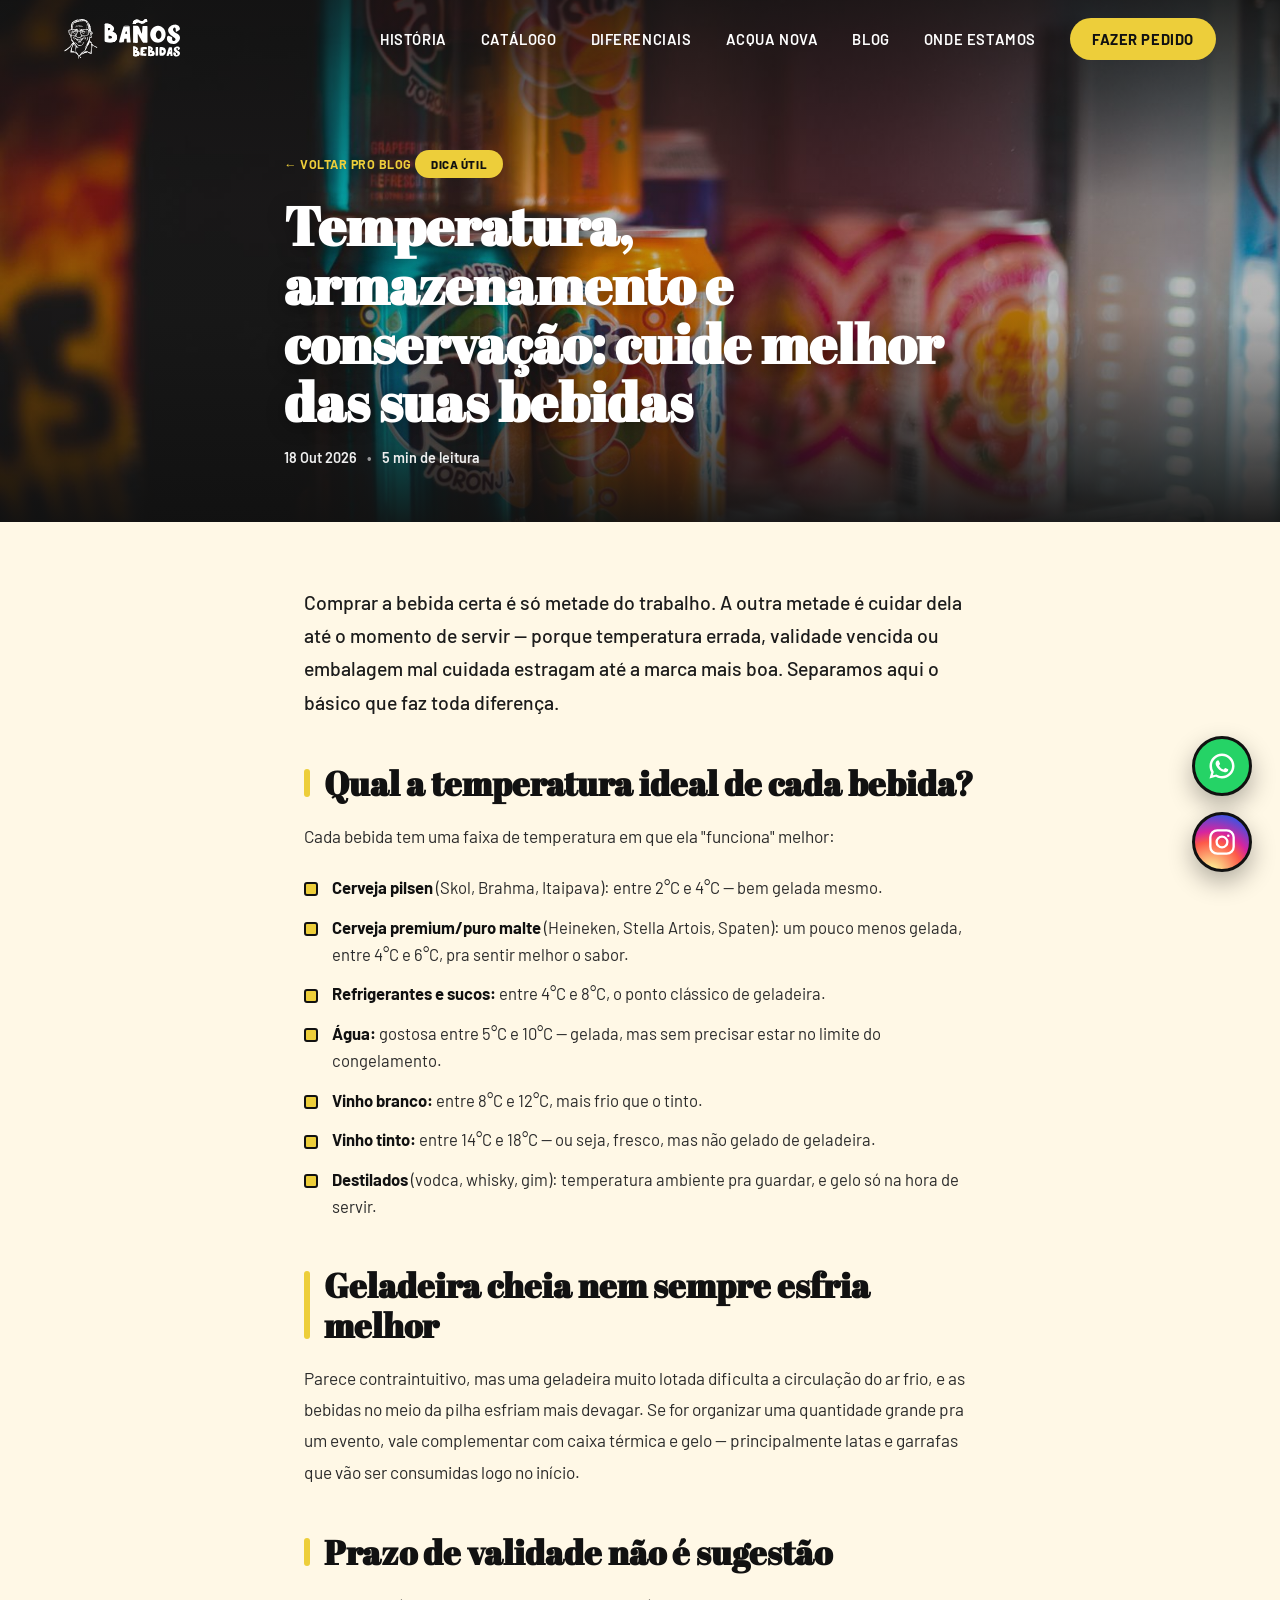
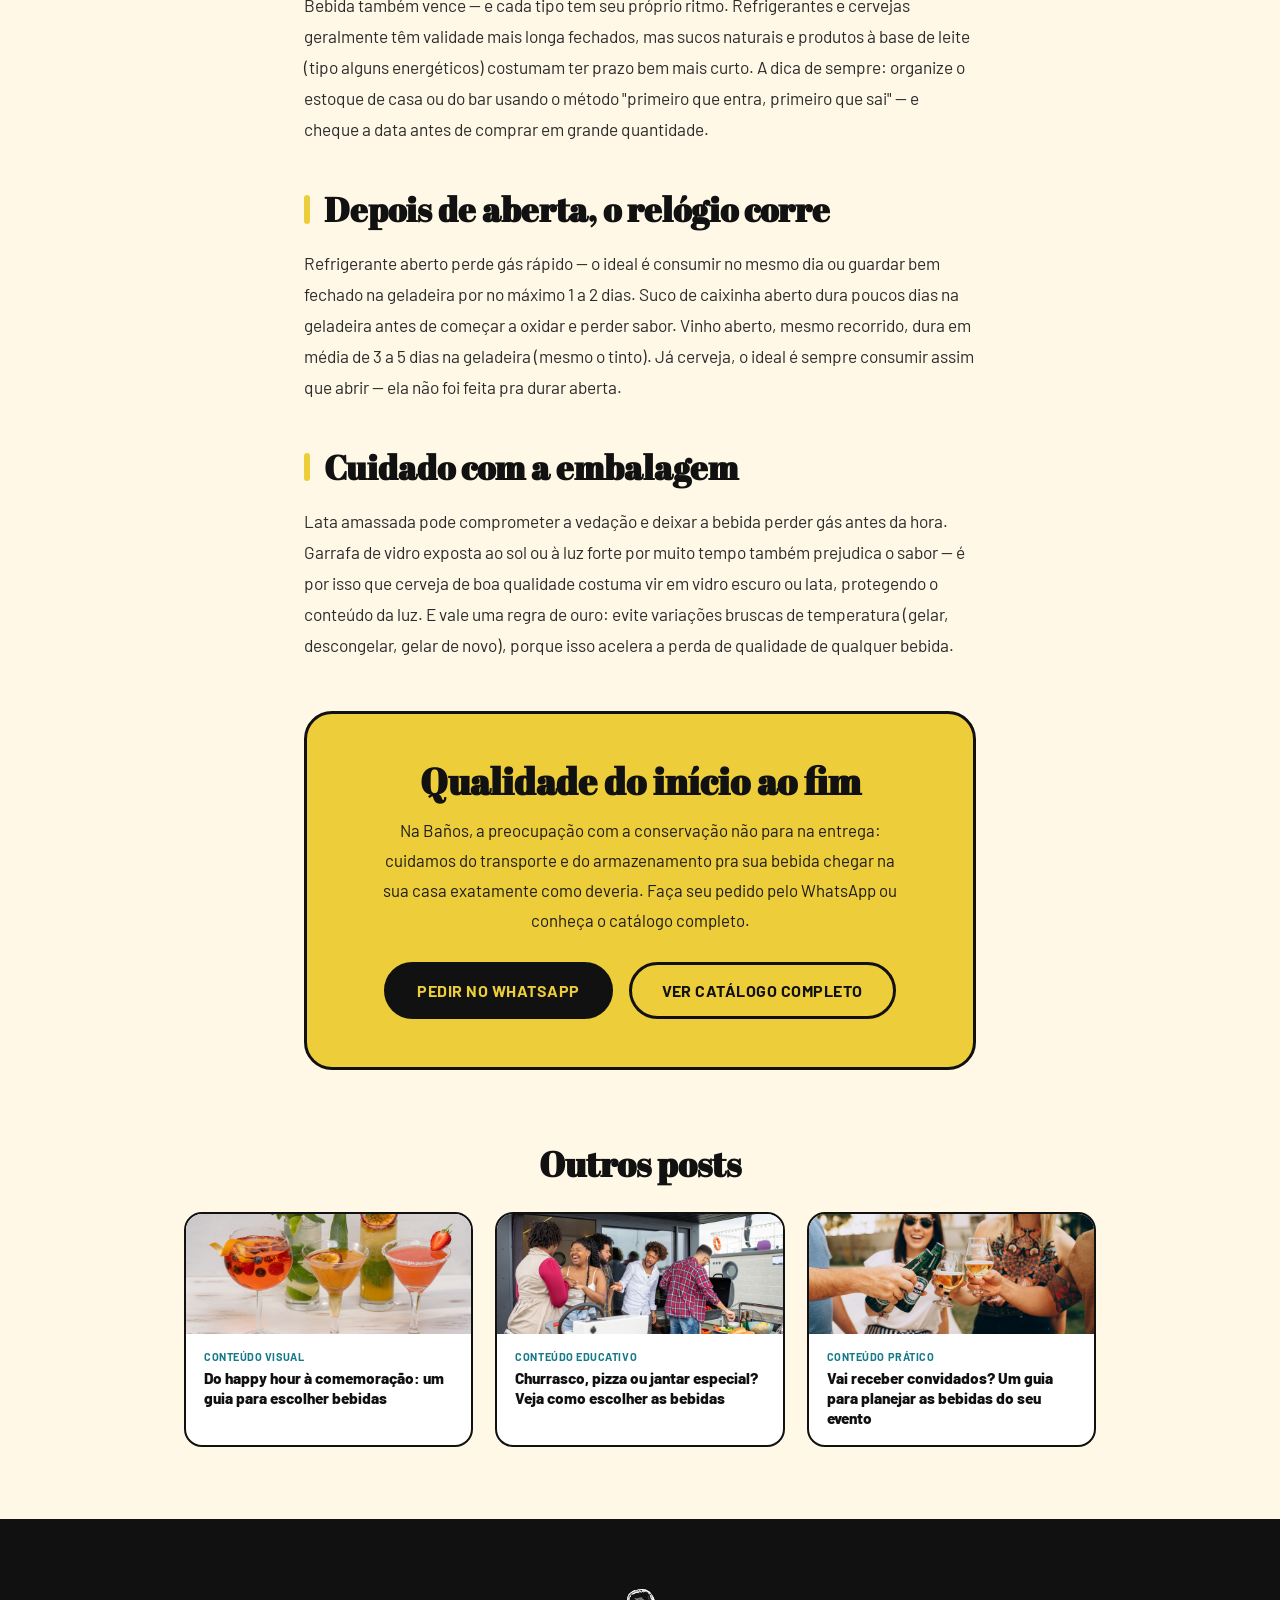
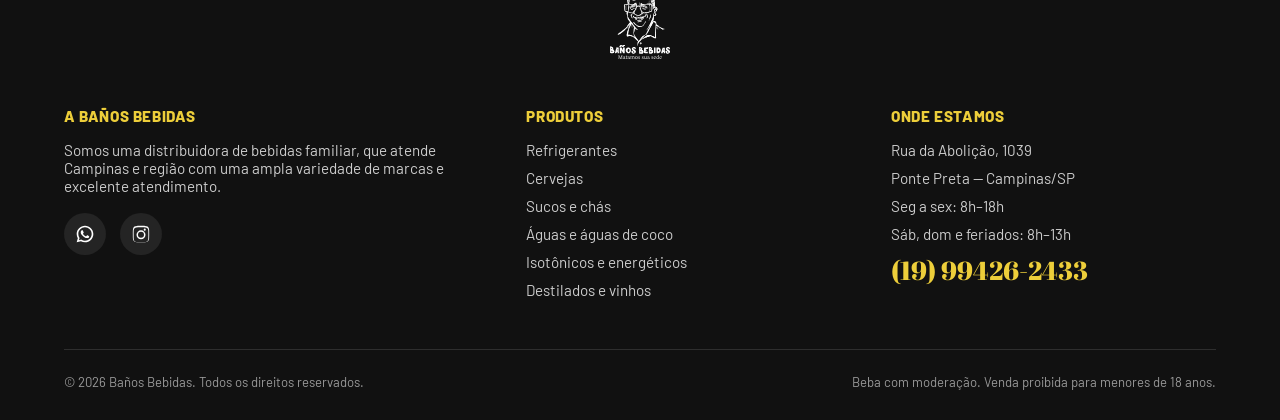
==== blog-conservacao.html @ 40f1a584 "Adiciona os 4 posts reais do blog (conteudo completo, imagens, template editorial) e atualiza a home" ====
<!DOCTYPE html>
<html lang="pt-BR">
<head>
<meta charset="utf-8">
<title>Temperatura, armazenamento e conservação: cuide melhor das suas bebidas — Blog Baños Bebidas</title>
<meta name="viewport" content="width=device-width, initial-scale=1, shrink-to-fit=no">
<meta name="description" content="Temperatura ideal de serviço, prazo de validade, armazenamento depois de aberta e cuidados com lata, vidro e garrafa — um guia simples pra manter a qualidade das suas bebidas.">
<link rel="icon" type="image/x-icon" href="assets/favicon.ico">

<link rel="preconnect" href="https://fonts.googleapis.com">
<link rel="preconnect" href="https://fonts.gstatic.com" crossorigin>
<link href="https://fonts.googleapis.com/css2?family=Abril+Fatface&family=Barlow:ital,wght@0,400;0,500;0,600;0,700;0,800;1,400&display=swap" rel="stylesheet">

<link rel="stylesheet" href="css/style.css?v=1792596829">
<link rel="stylesheet" href="css/blog-post.css?v=1792431822">
</head>
<body>

<!-- ============ REDES SOCIAIS FLUTUANTES ============ -->
<div class="social-float">
  <div class="whats-float">
    <a href="https://api.whatsapp.com/send?phone=5519994262433&text=" target="_blank" rel="noopener" aria-label="Fale conosco no WhatsApp">
      <svg class="whats-float-icon" viewBox="0 0 24 24" aria-hidden="true"><path d="M12 2C6.48 2 2 6.48 2 12c0 1.85.5 3.58 1.38 5.08L2 22l5.1-1.34C8.55 21.5 10.23 22 12 22c5.52 0 10-4.48 10-10S17.52 2 12 2zm0 18c-1.5 0-2.9-.4-4.1-1.1l-.3-.17-2.9.76.78-2.84-.19-.3A7.94 7.94 0 0 1 4 12c0-4.41 3.59-8 8-8s8 3.59 8 8-3.59 8-8 8zm4.4-5.6c-.24-.12-1.43-.7-1.65-.78-.22-.08-.38-.12-.54.12-.16.24-.62.78-.76.94-.14.16-.28.18-.52.06-.24-.12-1.02-.37-1.94-1.2-.72-.64-1.2-1.43-1.34-1.67-.14-.24-.01-.37.11-.49.12-.12.27-.3.4-.46.13-.15.17-.26.26-.43.08-.17.04-.31-.02-.43-.07-.12-.6-1.45-.82-1.98-.22-.52-.44-.44-.6-.45h-.52c-.17 0-.44.06-.68.31-.24.25-.9.88-.9 2.14 0 1.26.92 2.48 1.05 2.65.13.17 1.76 2.68 4.26 3.65.6.24 1.06.37 1.42.47.6.17 1.14.14 1.57.09.48-.06 1.43-.59 1.63-1.16.2-.56.2-1.04.14-1.15-.06-.1-.22-.17-.46-.29z"/></svg>
    </a>
    <span class="whats-float-label">Fale conosco</span>
  </div>
  <div class="insta-float">
    <a href="https://instagram.com/banosbebidas" target="_blank" rel="noopener" aria-label="Siga no Instagram">
      <svg class="insta-float-icon" viewBox="0 0 24 24" aria-hidden="true" fill="none" stroke="#fff" stroke-width="2"><rect x="2" y="2" width="20" height="20" rx="6"/><circle cx="12" cy="12" r="4.6"/><circle cx="17.4" cy="6.6" r="1.1" fill="#fff" stroke="none"/></svg>
    </a>
    <span class="whats-float-label">Seguir no Instagram</span>
  </div>
</div>

<!-- ============ NAV ============ -->
<header class="navbar" id="navbar">
  <div class="wrap">
    <a href="index.html" class="nav-logo"><img src="assets/logo-menu-banos.svg" alt="Baños Bebidas"></a>
    <nav class="nav-links" id="navLinks">
      <a href="index.html#historia">História</a>
      <a href="index.html#catalogo">Catálogo</a>
      <a href="index.html#diferenciais">Diferenciais</a>
      <a href="index.html#agua">Acqua Nova</a>
      <a href="index.html#blog">Blog</a>
      <a href="index.html#contato">Onde estamos</a>
      <a class="nav-cta" href="https://api.whatsapp.com/send?phone=5519994262433&text=Ol%C3%A1!%20Gostaria%20de%20fazer%20um%20pedido." target="_blank" rel="noopener">Fazer pedido</a>
    </nav>
    <button class="nav-toggle" id="navToggle" aria-label="Abrir menu"><span></span><span></span><span></span></button>
  </div>
</header>

<!-- ============ HERO DO POST ============ -->
<section class="post-hero" style="background-image:url('assets/blog-capa-conservacao.jpg');">
  <div class="post-hero-overlay"></div>
  <div class="wrap post-hero-content">
    <a class="post-back" href="index.html#blog">← Voltar pro blog</a>
    <span class="post-tag">Dica Útil</span>
    <h1>Temperatura, armazenamento e conservação: cuide melhor das suas bebidas</h1>
    <div class="post-meta">
      <span>18 Out 2026</span>
      <span class="dot">•</span>
      <span>5 min de leitura</span>
    </div>
  </div>
</section>

<!-- ============ CORPO DO ARTIGO ============ -->
<section class="post-body">
  <article class="wrap post-article">

    <p class="post-lead">Comprar a bebida certa é só metade do trabalho. A outra metade é cuidar dela até o momento de servir — porque temperatura errada, validade vencida ou embalagem mal cuidada estragam até a marca mais boa. Separamos aqui o básico que faz toda diferença.</p>

    <h2>Qual a temperatura ideal de cada bebida?</h2>
    <p>Cada bebida tem uma faixa de temperatura em que ela "funciona" melhor:</p>
    <ul>
      <li><strong>Cerveja pilsen</strong> (Skol, Brahma, Itaipava): entre 2°C e 4°C — bem gelada mesmo.</li>
      <li><strong>Cerveja premium/puro malte</strong> (Heineken, Stella Artois, Spaten): um pouco menos gelada, entre 4°C e 6°C, pra sentir melhor o sabor.</li>
      <li><strong>Refrigerantes e sucos:</strong> entre 4°C e 8°C, o ponto clássico de geladeira.</li>
      <li><strong>Água:</strong> gostosa entre 5°C e 10°C — gelada, mas sem precisar estar no limite do congelamento.</li>
      <li><strong>Vinho branco:</strong> entre 8°C e 12°C, mais frio que o tinto.</li>
      <li><strong>Vinho tinto:</strong> entre 14°C e 18°C — ou seja, fresco, mas não gelado de geladeira.</li>
      <li><strong>Destilados</strong> (vodca, whisky, gim): temperatura ambiente pra guardar, e gelo só na hora de servir.</li>
    </ul>

    <h2>Geladeira cheia nem sempre esfria melhor</h2>
    <p>Parece contraintuitivo, mas uma geladeira muito lotada dificulta a circulação do ar frio, e as bebidas no meio da pilha esfriam mais devagar. Se for organizar uma quantidade grande pra um evento, vale complementar com caixa térmica e gelo — principalmente latas e garrafas que vão ser consumidas logo no início.</p>

    <h2>Prazo de validade não é sugestão</h2>
    <p>Bebida também vence — e cada tipo tem seu próprio ritmo. Refrigerantes e cervejas geralmente têm validade mais longa fechados, mas sucos naturais e produtos à base de leite (tipo alguns energéticos) costumam ter prazo bem mais curto. A dica de sempre: organize o estoque de casa ou do bar usando o método "primeiro que entra, primeiro que sai" — e cheque a data antes de comprar em grande quantidade.</p>

    <h2>Depois de aberta, o relógio corre</h2>
    <p>Refrigerante aberto perde gás rápido — o ideal é consumir no mesmo dia ou guardar bem fechado na geladeira por no máximo 1 a 2 dias. Suco de caixinha aberto dura poucos dias na geladeira antes de começar a oxidar e perder sabor. Vinho aberto, mesmo recorrido, dura em média de 3 a 5 dias na geladeira (mesmo o tinto). Já cerveja, o ideal é sempre consumir assim que abrir — ela não foi feita pra durar aberta.</p>

    <h2>Cuidado com a embalagem</h2>
    <p>Lata amassada pode comprometer a vedação e deixar a bebida perder gás antes da hora. Garrafa de vidro exposta ao sol ou à luz forte por muito tempo também prejudica o sabor — é por isso que cerveja de boa qualidade costuma vir em vidro escuro ou lata, protegendo o conteúdo da luz. E vale uma regra de ouro: evite variações bruscas de temperatura (gelar, descongelar, gelar de novo), porque isso acelera a perda de qualidade de qualquer bebida.</p>

    <div class="post-cta">
      <h3>Qualidade do início ao fim</h3>
      <p>Na Baños, a preocupação com a conservação não para na entrega: cuidamos do transporte e do armazenamento pra sua bebida chegar na sua casa exatamente como deveria. Faça seu pedido pelo WhatsApp ou conheça o catálogo completo.</p>
      <div class="post-cta-actions">
        <a class="btn btn-dark" href="https://api.whatsapp.com/send?phone=5519994262433&text=Ol%C3%A1!%20Vi%20o%20blog%20e%20gostaria%20de%20fazer%20um%20pedido." target="_blank" rel="noopener">Pedir no WhatsApp</a>
        <a class="btn btn-outline-dark" href="catalogo.html">Ver catálogo completo</a>
      </div>
    </div>

  </article>
</section>

<!-- ============ OUTROS POSTS ============ -->
<section class="post-related">
  <div class="wrap post-related-inner">
    <h3>Outros posts</h3>
    <div class="post-related-grid">
      <a class="post-related-card" href="blog-guia-bebidas.html">
        <img class="post-related-thumb" src="assets/blog-capa-guia-bebidas.jpg" alt="Drinks variados servidos em taças">
        <div class="post-related-body">
          <span class="post-related-tag">Conteúdo Visual</span>
          <span class="post-related-title">Do happy hour à comemoração: um guia para escolher bebidas</span>
        </div>
      </a>
      <a class="post-related-card" href="blog-harmonizacao.html">
        <img class="post-related-thumb" src="assets/blog-capa-harmonizacao.jpg" alt="Mesa de churrasco com comida e bebidas">
        <div class="post-related-body">
          <span class="post-related-tag">Conteúdo Educativo</span>
          <span class="post-related-title">Churrasco, pizza ou jantar especial? Veja como escolher as bebidas</span>
        </div>
      </a>
      <a class="post-related-card" href="blog-planejar-evento.html">
        <img class="post-related-thumb" src="assets/blog-capa-evento.jpg" alt="Amigos brindando em confraternização ao ar livre">
        <div class="post-related-body">
          <span class="post-related-tag">Conteúdo Prático</span>
          <span class="post-related-title">Vai receber convidados? Um guia para planejar as bebidas do seu evento</span>
        </div>
      </a>
    </div>
  </div>
</section>

<!-- ============ RODAPÉ ============ -->
<footer class="footer">
  <div class="wrap">
    <div class="footer-top"><img src="assets/logo-banos.svg" alt="Baños Bebidas"></div>
    <div class="footer-grid">
      <div class="footer-col">
        <h4>A Baños Bebidas</h4>
        <p>Somos uma distribuidora de bebidas familiar, que atende Campinas e região com uma ampla variedade de marcas e excelente atendimento.</p>
        <div class="footer-social">
          <a href="https://api.whatsapp.com/send?phone=5519994262433&text=Ol%C3%A1!%20Gostaria%20de%20fazer%20um%20pedido." target="_blank" rel="noopener" aria-label="WhatsApp">
            <svg viewBox="0 0 24 24"><path d="M12 2C6.48 2 2 6.48 2 12c0 1.85.5 3.58 1.38 5.08L2 22l5.1-1.34C8.55 21.5 10.23 22 12 22c5.52 0 10-4.48 10-10S17.52 2 12 2zm0 18c-1.5 0-2.9-.4-4.1-1.1l-.3-.17-2.9.76.78-2.84-.19-.3A7.94 7.94 0 0 1 4 12c0-4.41 3.59-8 8-8s8 3.59 8 8-3.59 8-8 8zm4.4-5.6c-.24-.12-1.43-.7-1.65-.78-.22-.08-.38-.12-.54.12-.16.24-.62.78-.76.94-.14.16-.28.18-.52.06-.24-.12-1.02-.37-1.94-1.2-.72-.64-1.2-1.43-1.34-1.67-.14-.24-.01-.37.11-.49.12-.12.27-.3.4-.46.13-.15.17-.26.26-.43.08-.17.04-.31-.02-.43-.07-.12-.6-1.45-.82-1.98-.22-.52-.44-.44-.6-.45h-.52c-.17 0-.44.06-.68.31-.24.25-.9.88-.9 2.14 0 1.26.92 2.48 1.05 2.65.13.17 1.76 2.68 4.26 3.65.6.24 1.06.37 1.42.47.6.17 1.14.14 1.57.09.48-.06 1.43-.59 1.63-1.16.2-.56.2-1.04.14-1.15-.06-.1-.22-.17-.46-.29z"/></svg>
          </a>
          <a href="https://instagram.com/banosbebidas" target="_blank" rel="noopener" aria-label="Instagram">
            <svg viewBox="0 0 24 24"><path d="M12 2.2c3.2 0 3.58.01 4.85.07 1.17.05 1.8.24 2.22.4.56.22.96.48 1.38.9.42.42.68.82.9 1.38.16.42.35 1.05.4 2.22.06 1.27.07 1.65.07 4.85s-.01 3.58-.07 4.85c-.05 1.17-.24 1.8-.4 2.22-.22.56-.48.96-.9 1.38-.42.42-.82.68-1.38.9-.42.16-1.05.35-2.22.4-1.27.06-1.65.07-4.85.07s-3.58-.01-4.85-.07c-1.17-.05-1.8-.24-2.22-.4-.56-.22-.96-.48-1.38-.9-.42-.42-.68-.82-.9-1.38-.16-.42-.35-1.05-.4-2.22-.06-1.27-.07-1.65-.07-4.85s.01-3.58.07-4.85c.05-1.17.24-1.8.4-2.22.22-.56.48-.96.9-1.38.42-.42.82-.68 1.38-.9.42-.16 1.05-.35 2.22-.4C8.42 2.21 8.8 2.2 12 2.2zm0 1.8c-3.15 0-3.5.01-4.73.07-.96.04-1.48.2-1.82.34-.46.18-.78.39-1.12.73-.34.34-.55.66-.73 1.12-.14.34-.3.86-.34 1.82-.06 1.23-.07 1.58-.07 4.73s.01 3.5.07 4.73c.04.96.2 1.48.34 1.82.18.46.39.78.73 1.12.34.34.66.55 1.12.73.34.14.86.3 1.82.34 1.23.06 1.58.07 4.73.07s3.5-.01 4.73-.07c.96-.04 1.48-.2 1.82-.34.46-.18.78-.39 1.12-.73.34-.34.55-.66.73-1.12.14-.34.3-.86.34-1.82.06-1.23.07-1.58.07-4.73s-.01-3.5-.07-4.73c-.04-.96-.2-1.48-.34-1.82-.18-.46-.39-.78-.73-1.12-.34-.34-.66-.55-1.12-.73-.34-.14-.86-.3-1.82-.34-1.23-.06-1.58-.07-4.73-.07zm0 3.6a5.4 5.4 0 1 1 0 10.8 5.4 5.4 0 0 1 0-10.8zm0 1.8a3.6 3.6 0 1 0 0 7.2 3.6 3.6 0 0 0 0-7.2zm5.75-2.65a1.26 1.26 0 1 1-2.52 0 1.26 1.26 0 0 1 2.52 0z"/></svg>
          </a>
        </div>
      </div>
      <div class="footer-col">
        <h4>Produtos</h4>
        <ul>
          <li>Refrigerantes</li>
          <li>Cervejas</li>
          <li>Sucos e chás</li>
          <li>Águas e águas de coco</li>
          <li>Isotônicos e energéticos</li>
          <li>Destilados e vinhos</li>
        </ul>
      </div>
      <div class="footer-col">
        <h4>Onde estamos</h4>
        <ul>
          <li>Rua da Abolição, 1039</li>
          <li>Ponte Preta — Campinas/SP</li>
          <li>Seg a sex: 8h–18h</li>
          <li>Sáb, dom e feriados: 8h–13h</li>
        </ul>
        <span class="footer-phone">(19) 99426-2433</span>
      </div>
    </div>
    <div class="footer-bottom">
      <span>© 2026 Baños Bebidas. Todos os direitos reservados.</span>
      <span>Beba com moderação. Venda proibida para menores de 18 anos.</span>
    </div>
  </div>
</footer>

<script src="js/main.js?v=1792596829"></script>
</body>
</html>
---- css/style.css ----
/* ============================================================
   BAÑOS BEBIDAS — Protótipo A — "POP GELADO"
   Bold, gráfico, cheio de energia. Amarelo + preto + branco.
   ============================================================ */

:root{
  --yellow:#EDCE3A;
  --yellow-dark:#D9B819;
  --black:#111111;
  --white:#ffffff;
  --cream:#FFF8E6;
  --teal:#157987; /* uso minimo, só detalhe */
  --font-title:'Abril Fatface', serif;
  --font-body:'Barlow', sans-serif;
  --container:1200px;
}

*{box-sizing:border-box;}
html{scroll-behavior:smooth;}

@media (prefers-reduced-motion:reduce){
  *, *::before, *::after{animation-duration:.001ms!important;animation-iteration-count:1!important;transition-duration:.001ms!important;}
  html{scroll-behavior:auto;}
}
body{
  margin:0;
  font-family:var(--font-body);
  color:var(--black);
  background:var(--white);
  overflow-x:hidden;
  -webkit-font-smoothing:antialiased;
}
img{max-width:100%;display:block;}
a{text-decoration:none;color:inherit;}
ul{margin:0;padding:0;list-style:none;}
h1,h2,h3,h4{font-family:var(--font-title);line-height:1.05;margin:0;}
p{margin:0 0 1rem;}
.wrap{max-width:var(--container);margin:0 auto;padding:0 24px;}
.section{position:relative;overflow:hidden;}
.lazy-fallback{filter:none;}

/* botões */
.btn{
  display:inline-flex;align-items:center;gap:10px;
  font-family:var(--font-body);font-weight:700;
  font-size:1rem;text-transform:uppercase;letter-spacing:.03em;
  padding:16px 30px;border-radius:999px;border:3px solid var(--black);
  cursor:pointer;transition:transform .25s cubic-bezier(.34,1.56,.64,1), box-shadow .25s;
  white-space:nowrap;
}
.btn-primary{background:var(--yellow);color:var(--black);}
.btn-primary:hover{transform:translateY(-3px) scale(1.03);box-shadow:6px 8px 0 var(--black);}
.btn-outline{background:transparent;color:var(--white);border-color:var(--white);}
.btn-outline:hover{background:var(--white);color:var(--black);transform:translateY(-3px) scale(1.03);}
.btn-dark{background:var(--black);color:var(--yellow);border-color:var(--black);}
.btn-dark:hover{transform:translateY(-3px) scale(1.03);box-shadow:6px 8px 0 var(--yellow-dark);}

.eyebrow{
  font-family:var(--font-body);font-weight:700;text-transform:uppercase;
  letter-spacing:.18em;font-size:.8rem;color:var(--yellow);
}
.eyebrow.dark{color:var(--black);}

/* ============================================================
   SEAMS — transições fluidas entre seções (sem linha reta)
   ============================================================ */
.seam{
  position:relative;height:120px;margin-top:-1px;z-index:5;pointer-events:none;
}
.seam svg{width:100%;height:100%;display:block;}

/* seam-gradient: transição em degradê (sem corte de cor), usada nas bordas de #numeros */
.seam-gradient{height:160px;}

/* ============================================================
   NAV
   ============================================================ */
.navbar{
  position:fixed;top:0;left:0;right:0;z-index:1000;
  padding:18px 0;transition:background .35s ease, padding .35s ease, box-shadow .35s ease;
}
.navbar .wrap{display:flex;align-items:center;justify-content:space-between;}
.navbar.scrolled{background:rgba(17,17,17,.92);backdrop-filter:blur(8px);padding:10px 0;box-shadow:0 6px 24px rgba(0,0,0,.25);}
.nav-logo img{height:40px;filter:brightness(0) invert(1);}
.nav-links{display:flex;gap:34px;align-items:center;}
.nav-links a{
  font-weight:600;font-size:.92rem;text-transform:uppercase;letter-spacing:.04em;
  color:var(--white);position:relative;padding:4px 0;
}
.nav-links a::after{
  content:'';position:absolute;left:0;bottom:-2px;height:3px;width:0;background:var(--yellow);
  transition:width .3s ease;
}
.nav-links a:hover::after{width:100%;}
.nav-cta{
  background:var(--yellow);color:var(--black)!important;padding:12px 22px!important;
  border-radius:999px;font-weight:700!important;
}
.nav-cta::after{display:none;}
.nav-toggle{display:none;background:none;border:none;cursor:pointer;z-index:1001;}
.nav-toggle span{display:block;width:28px;height:3px;background:var(--white);margin:6px 0;border-radius:2px;transition:.3s;}

@media (max-width:860px){
  .nav-links{
    position:fixed;inset:0;background:var(--black);flex-direction:column;justify-content:center;
    gap:28px;transform:translateX(100%);transition:transform .4s ease;
  }
  .nav-links.open{transform:translateX(0);}
  .nav-links a{font-size:1.4rem;}
  .nav-toggle{display:block;}
  .nav-toggle.open span:nth-child(1){transform:translateY(9px) rotate(45deg);}
  .nav-toggle.open span:nth-child(2){opacity:0;}
  .nav-toggle.open span:nth-child(3){transform:translateY(-9px) rotate(-45deg);}

  /* BUG do menu ao rolar: .navbar.scrolled usa backdrop-filter, e qualquer
     backdrop-filter/filter/transform num ancestral vira "containing block"
     pra descendentes position:fixed. Como .nav-links é fixed só aqui no
     mobile, assim que rolava a página o menu fullscreen (inset:0) parava de
     se referir à viewport e passava a se referir só à caixinha do header
     (.navbar), encolhendo o menu e cortando logo/itens. Por isso só ficava
     certo bem no topo (antes de .scrolled ligar o blur). Desligando o
     blur aqui (só no mobile) o menu volta a cobrir a tela inteira em
     qualquer posição de scroll. Desktop não usa .nav-links fixed, então
     mantém o blur normalmente (regra base intocada). */
  .navbar.scrolled{backdrop-filter:none;-webkit-backdrop-filter:none;}
}

/* ============================================================
   1. HERO
   ============================================================ */
.hero{
  background:var(--black);color:var(--white);
  min-height:100vh;display:flex;align-items:center;
  padding:140px 0 90px;position:relative;
}
.hero-bg-dots{
  position:absolute;inset:0;opacity:.06;
  background-image:radial-gradient(var(--yellow) 2px, transparent 2px);
  background-size:26px 26px;pointer-events:none;
}
.hero-grid{
  display:grid;grid-template-columns:1.2fr .8fr;gap:40px;align-items:center;position:relative;z-index:2;
}
.hero-title{
  font-size:clamp(2.7rem, 7vw, 5.6rem);color:var(--yellow);letter-spacing:.01em;
  margin:18px 0 22px;
}
.hero-title span{display:block;}
.hero-title .stroke{
  -webkit-text-stroke:3px var(--yellow);color:transparent;
}
@supports not (-webkit-text-stroke: 1px solid){
  .hero-title .stroke{color:var(--yellow);}
}
.hero-lead{max-width:460px;font-size:1.1rem;color:#e9e9e9;margin-bottom:34px;}
.hero-actions{display:flex;flex-wrap:wrap;gap:16px;align-items:center;}
/* .hero-phone era <span> (display:inline) sem margem no desktop — ficava
   colado/sobreposto embaixo dos botões. Agora é um bloco próprio
   (.hero-contact) com espaço de verdade acima, incluindo o horário. */
.hero-contact{display:flex;flex-direction:column;gap:6px;margin-top:30px;}
.hero-phone{display:block;font-weight:700;letter-spacing:.03em;font-size:1.05rem;color:var(--white);opacity:.9;}
.hero-hours{display:block;font-size:.85rem;color:#c9c9c9;opacity:.85;}

.hero-figure{position:relative;display:flex;justify-content:center;align-items:center;}
.hero-blob{
  position:absolute;width:min(760px,128%);aspect-ratio:1/1;background:var(--yellow);
  border-radius:62% 38% 57% 43%/45% 61% 39% 55%;
  animation:blobMove 9s ease-in-out infinite;
  z-index:1;
}
@keyframes blobMove{
  0%,100%{border-radius:62% 38% 57% 43%/45% 61% 39% 55%;}
  33%{border-radius:41% 59% 64% 36%/58% 42% 58% 42%;}
  66%{border-radius:55% 45% 35% 65%/37% 55% 45% 63%;}
}
.hero-caricatura-float{
  position:relative;z-index:2;width:min(440px,92%);
  animation:heroFloat 6s ease-in-out infinite;
}
.hero-caricatura{display:block;width:100%;filter:drop-shadow(0 20px 30px rgba(0,0,0,.35));}
@keyframes heroFloat{
  0%,100%{transform:translateY(0) rotate(-1deg);}
  50%{transform:translateY(-16px) rotate(1deg);}
}
.hero-halftone{
  position:absolute;width:140px;height:140px;border-radius:50%;
  background-image:radial-gradient(var(--white) 2px, transparent 2px);
  background-size:12px 12px;opacity:.5;top:-10px;right:0;z-index:0;
}

@media (max-width:900px){
  .hero-grid{grid-template-columns:1fr;text-align:center;}
  .hero-lead{margin-left:auto;margin-right:auto;}
  .hero-actions{justify-content:center;}
  .hero-figure{order:-1;margin-bottom:10px;}
  .hero-contact{align-items:center;}
}

/* mobile (até 768px): reduz a figura (estava enorme) e dá espaço vertical
   próprio pro telefone e pro horário, que se sobrepunham aos botões. */
@media (max-width:768px){
  .hero-blob{width:min(290px,78%);}
  .hero-caricatura-float{width:min(190px,54%);}
  .hero-halftone{width:90px;height:90px;}
  .hero-figure{margin-bottom:6px;}
  /* mais respiro entre o bloco telefone+horário e os botões "Fazer pedido"/
     "Conhecer a Baños" no mobile, com uma linha fina separando os dois. */
  .hero-contact{
    margin-top:40px;padding-top:16px;position:relative;align-items:center;
  }
  .hero-contact::before{
    content:'';position:absolute;top:0;left:50%;transform:translateX(-50%);
    width:52px;height:2px;background:rgba(255,255,255,.3);border-radius:2px;
  }
}

/* ============================================================
   2. NOSSA HISTÓRIA
   ============================================================ */
.historia{background:var(--cream);padding:40px 0 0;}
.historia-head{padding:48px 0 10px;text-align:center;}
.historia-head h2{font-size:clamp(2.4rem,5vw,3.6rem);color:var(--black);}
.historia-head .eyebrow{color:var(--teal);} /* único uso mínimo do petróleo, letras pequenas */

.historia-row{display:grid;grid-template-columns:1fr 1fr;gap:0;}
.historia-media{
  position:relative;height:100vh;overflow:hidden;
  display:flex;align-items:center;justify-content:center;padding:70px 48px;
}
.historia-frame{position:relative;width:min(420px,78%);height:min(520px,58vh);transform:rotate(-1.6deg);}
.historia-frame::before{
  content:'';position:absolute;top:-22px;left:34px;width:62%;height:16px;background:var(--yellow);
  border-radius:9px;transform:rotate(-5deg);z-index:4;box-shadow:0 6px 14px rgba(0,0,0,.2);
}
.historia-frame .img-stack{
  position:absolute;inset:0;overflow:hidden;
  border-radius:14px 86px 14px 86px;
  box-shadow:
    18px 22px 0 0 var(--yellow),
    0 8px 0 0 var(--black),
    0 46px 80px -14px rgba(0,0,0,.5),
    0 16px 28px rgba(0,0,0,.3);
}
.historia-frame img{
  position:absolute;inset:0;width:100%;height:100%;object-fit:cover;opacity:0;
}
.historia-frame img.is-active{opacity:1;}
.historia-frame .frame-ring{
  position:absolute;inset:14px;border:3px solid var(--black);border-radius:10px 70px 10px 70px;
  transform:rotate(2.2deg);z-index:3;pointer-events:none;
}
.historia-frame .badge-stamp{
  position:absolute;bottom:-18px;right:-30px;z-index:5;
  width:96px;height:96px;background:var(--yellow);border-radius:50%;
  display:flex;flex-direction:column;align-items:center;justify-content:center;
  text-align:center;transform:rotate(-8deg);box-shadow:0 10px 24px rgba(0,0,0,.25), 0 0 0 4px var(--black);
}
.badge-stamp img{width:48px;margin-bottom:3px;filter:none;}
.badge-stamp small{font-size:.5rem;font-weight:700;text-transform:uppercase;letter-spacing:.03em;line-height:1.1;}

/* Desktop: cada bloco de texto ocupa um "slot" de 100vh, centralizado
   dentro dele — e não mais o grupo inteiro centralizado com gap:55vh.
   Isso bate exatamente com a divisão do scroll que o GSAP já faz no JS
   (scrollTrigger de 'top top' a 'bottom bottom', dividido em n frações
   iguais = n*100vh, uma por imagem). Antes, o 1º bloco começava colado no
   topo (padding 60px) enquanto a imagem ficava centralizada nos primeiros
   100vh do pin — os textos ficavam visivelmente mais altos que as fotos.
   Com cada bloco em min-height:100vh, o texto correspondente também fica
   centralizado bem no meio da mesma janela de 100vh que a foto ocupa. */
.historia-text{padding:0 50px 0 60px;display:flex;flex-direction:column;gap:0;}
.historia-block{max-width:480px;min-height:100vh;display:flex;flex-direction:column;justify-content:center;}
.historia-block h3{font-size:1.9rem;color:var(--black);margin-bottom:16px;font-family:var(--font-title);}
.historia-block p{font-size:1.08rem;line-height:1.65;color:#2b2b2b;}
.historia-block-img{display:none;} /* só aparece no mobile, ver media query abaixo */

/* mobile (até 900px): o dono pediu explicitamente SEM nenhum efeito de
   imagem flutuando/grudando (nada de sticky/pin) — é pra ser uma sequência
   simples e linear, tudo no fluxo normal da página, rolando junto com o
   resto: imagem 1 -> texto 1 -> imagem 2 -> texto 2 -> imagem 3 -> texto 3.
   Por isso aqui a gente ESCONDE o .historia-media (o container sticky com
   crossfade usado só no desktop) e mostra uma <img> simples e estática
   dentro de cada .historia-block (ver historia-block-img no HTML) — nada
   de JS, nada de scroll listener, só imagem e texto empilhados normalmente. */
@media (max-width:900px){
  .historia-row{display:block;}
  .historia-media{display:none;}
  .historia-text{display:flex;flex-direction:column;gap:0;padding:0 20px 36px;}
  .historia-block{
    max-width:100%;min-height:0;display:flex;flex-direction:column;justify-content:flex-start;
    padding:0 0 40px;margin-bottom:0;
  }
  .historia-block:last-child{padding-bottom:0;}
  .historia-block-img{
    display:block;width:100%;height:54vw;max-height:300px;object-fit:cover;
    border-radius:14px 54px 14px 54px;margin-bottom:20px;
    box-shadow:10px 12px 0 0 var(--yellow), 0 6px 0 0 var(--black);
  }
}

/* ============================================================
   3. CATÁLOGO — esteiras
   ============================================================ */
.catalogo{background:var(--white);padding:64px 0;}
.catalogo-head{text-align:center;margin-bottom:36px;}
.catalogo-head h2{font-size:clamp(2.4rem,5vw,3.6rem);}
.catalogo-head p{max-width:560px;margin:14px auto 0;color:#444;font-size:1.05rem;}

.esteira-block{margin-bottom:46px;}
.esteira-label{
  display:flex;align-items:center;gap:14px;margin:0 auto 20px;max-width:var(--container);padding:0 24px;
}
.esteira-label h3{font-family:var(--font-body);font-weight:800;font-size:1.3rem;text-transform:uppercase;letter-spacing:.03em;}
.esteira-label .dot{width:12px;height:12px;border-radius:50%;background:var(--yellow);border:2px solid var(--black);}
.esteira-label.alc .dot{background:var(--black);}

.marquee{
  width:100%;overflow:hidden;position:relative;
  -webkit-mask-image:linear-gradient(90deg,transparent,#000 8%,#000 92%,transparent);
  mask-image:linear-gradient(90deg,transparent,#000 8%,#000 92%,transparent);
}
.marquee-track{display:flex;gap:28px;width:max-content;animation:marqueeScroll 52s linear infinite;}
.marquee:hover .marquee-track{animation-play-state:paused;}
.marquee-track.reverse{animation-direction:reverse;animation-duration:58s;}
@keyframes marqueeScroll{from{transform:translateX(0);}to{transform:translateX(-50%);}}

.brand-card{
  flex:0 0 auto;width:190px;height:128px;background:transparent;
  display:flex;align-items:center;justify-content:center;padding:16px;
  border:none;box-shadow:none;
  transition:transform .25s ease;
}
.brand-card:hover{
  transform:translateY(-4px) scale(1.05);
}
.brand-card img{max-height:84px;max-width:100%;object-fit:contain;mix-blend-mode:multiply;}

.catalogo-cta{text-align:center;margin-top:40px;}

@media (max-width:768px){
  /* logos grandes demais no mobile, cabia pouco na esteira — reduz o card
     e a imagem, e aperta o espaçamento, pra caber mais marcas visíveis ao
     mesmo tempo. Desktop (acima de 768px) mantém o tamanho original. */
  .marquee-track{gap:16px;}
  .brand-card{width:112px;height:86px;padding:10px;}
  .brand-card img{max-height:52px;}
}

/* ============================================================
   4. NÚMEROS — glassmorphism
   ============================================================ */
.numeros{
  position:relative;padding:85px 0;color:var(--white);
  background:linear-gradient(160deg, rgba(17,17,17,.88), rgba(17,17,17,.72)), url('../assets/fachada-numeros.jpg') center/cover no-repeat;
}
.numeros::before{
  content:'';position:absolute;inset:0;
  background:linear-gradient(135deg, rgba(237,206,58,.18), transparent 55%);
}
/* as seams de cima/baixo (seam-gradient) terminam em preto sólido #111111,
   mas a seção em si mostra a foto crua logo ali — sem transição real, só
   a aparência de "corte". Esse fade escurece as bordas da própria seção até
   preto puro, continuando o degradê da seam de forma integrada. */
.numeros::after{
  content:'';position:absolute;inset:0;z-index:1;pointer-events:none;
  background:linear-gradient(to bottom, #111111 0%, transparent 22%, transparent 78%, #111111 100%);
}
.numeros-head{text-align:center;max-width:620px;margin:0 auto 42px;position:relative;z-index:2;}
.numeros-head h2{font-size:clamp(2.2rem,4.6vw,3.2rem);color:var(--white);}
.numeros-head p{color:#ddd;margin-top:12px;}

.glass-grid{display:grid;grid-template-columns:repeat(3,1fr);gap:26px;position:relative;z-index:2;margin-bottom:42px;}
.glass-card{
  background:rgba(255,255,255,.08);border:1px solid rgba(255,255,255,.22);
  border-radius:22px;padding:38px 26px;text-align:center;position:relative;overflow:hidden;
  backdrop-filter:blur(14px);-webkit-backdrop-filter:blur(14px);
  box-shadow:0 20px 40px rgba(0,0,0,.25);
  transition:transform .35s cubic-bezier(.34,1.56,.64,1), box-shadow .35s ease, border-color .35s ease;
}
.glass-card::after{
  content:'';position:absolute;inset:0;border-radius:22px;pointer-events:none;opacity:0;
  background:radial-gradient(240px circle at var(--mx,50%) var(--my,50%), rgba(237,206,58,.28), transparent 62%);
  transition:opacity .35s ease;
}
.glass-card:hover{
  transform:translateY(-8px) scale(1.035);
  border-color:rgba(237,206,58,.55);
  box-shadow:0 28px 54px rgba(0,0,0,.35);
}
.glass-card:hover::after{opacity:1;}
.glass-card .num{font-family:var(--font-title);font-size:clamp(2.4rem,5vw,3.4rem);color:var(--yellow);display:block;position:relative;z-index:1;}
.glass-card .lbl{font-size:.92rem;text-transform:uppercase;letter-spacing:.04em;color:#f1f1f1;margin-top:8px;display:block;position:relative;z-index:1;}

.reels-row{display:grid;grid-template-columns:repeat(2,minmax(0,300px));gap:24px;justify-content:center;position:relative;z-index:2;}
.reel-card{
  aspect-ratio:9/16;background:rgba(255,255,255,.06);border:1px solid rgba(255,255,255,.25);
  border-radius:20px;backdrop-filter:blur(10px);display:flex;flex-direction:column;
  align-items:center;justify-content:center;gap:10px;color:#eee;position:relative;overflow:hidden;
}
.reel-card .play{
  width:52px;height:52px;border-radius:50%;background:var(--yellow);color:var(--black);
  display:flex;align-items:center;justify-content:center;font-size:1.1rem;
}
.reel-card small{font-size:.7rem;text-transform:uppercase;letter-spacing:.06em;opacity:.8;text-align:center;padding:0 10px;}

/* .reel-embed: o embed oficial do Instagram vem dentro de um iframe de
   outro domínio — não dá pra "editar" o que tem lá dentro (cabeçalho de
   perfil, barra de curtir/comentar), só cortar visualmente por fora com
   overflow:hidden. BUG CORRIGIDO: um max-height FIXO em px (calibrado pro
   card de 300px do desktop) não cortava nada no mobile, porque lá o grid
   encolhe o card (card mais estreito = vídeo mais baixo, já que o vídeo
   escala com a largura), então vídeo+link ficavam MENORES que o max-height
   fixo e a barra de like/comentário reaparecia por baixo. Trocado pelo
   truque clássico de "altura responsiva": height:0 + padding-top em % (que
   o CSS calcula sobre a LARGURA do próprio elemento) cria uma caixa cuja
   altura visível é sempre proporcional à largura real do card, em
   QUALQUER tamanho de tela — ~117% da largura (proporção do vídeo) + 41px
   fixos (a linha do link, que não escala). O cabeçalho continua escondido
   com o iframe deslocado pra cima (top:-80px), agora via position:absolute
   pra não interferir no cálculo de altura do height:0. Valores ESTIMADOS a
   partir de um print real — conferir visualmente em desktop E mobile. */
.reel-card.reel-embed{
  aspect-ratio:auto;padding:0;background:rgba(0,0,0,.25);
  height:0;padding-top:calc(117.4% + 26px);position:relative;
}
.reel-card.reel-embed .instagram-media{
  position:absolute;top:-80px;left:0;right:0;
  width:100% !important;min-width:0 !important;border-radius:20px;
}
.reel-card.reel-embed iframe{border-radius:20px;}

@media (max-width:860px){
  .glass-grid{grid-template-columns:1fr;}
}

/* ============================================================
   5. DIFERENCIAIS — stepper/tabs
   ============================================================ */
.diferenciais{background:var(--yellow);padding:72px 0;}
.diferenciais-head{text-align:center;max-width:620px;margin:0 auto 38px;}
.diferenciais-head h2{font-size:clamp(2.2rem,4.6vw,3.2rem);color:var(--black);}
.diferenciais-head p{color:#1c1c1c;margin-top:12px;}

.stepper{display:grid;grid-template-columns:.9fr 1.3fr;gap:50px;align-items:center;}
.stepper-nav{display:flex;flex-direction:column;gap:14px;}
.step-btn{
  display:flex;align-items:center;gap:16px;background:transparent;border:3px solid var(--black);
  border-radius:999px;padding:16px 24px;cursor:pointer;font-family:var(--font-body);
  font-weight:700;text-transform:uppercase;letter-spacing:.03em;font-size:.95rem;color:var(--black);
  transition:background .25s, color .25s, transform .25s;text-align:left;
}
.step-btn .step-num{
  width:34px;height:34px;border-radius:50%;background:var(--black);color:var(--yellow);
  display:flex;align-items:center;justify-content:center;font-family:var(--font-title);flex:0 0 auto;
}
.step-btn.active{background:var(--black);color:var(--yellow);transform:translateX(8px);}
.step-btn.active .step-num{background:var(--yellow);color:var(--black);}
.step-btn:hover{transform:translateX(4px);}

.stepper-panel{
  background:var(--black);border-radius:28px;padding:48px;min-height:360px;position:relative;overflow:hidden;
  color:var(--white);
}
.step-content{display:none;grid-template-columns:1fr 1fr;gap:30px;align-items:center;}
.step-content.active{display:grid;}
.step-content h3{color:var(--yellow);font-size:2rem;margin-bottom:16px;}
.step-content p{color:#e4e4e4;font-size:1.05rem;line-height:1.6;}
.step-visual{
  aspect-ratio:1/1;border-radius:20px;background:var(--yellow);display:flex;align-items:center;justify-content:center;
  overflow:hidden;
}
.step-visual img{width:100%;height:100%;object-fit:cover;}
.step-visual .icon-fallback{font-size:3.4rem;}

@media (max-width:860px){
  .stepper{grid-template-columns:1fr;}
  .stepper-nav{flex-direction:row;flex-wrap:wrap;}
  .step-btn{flex:1 1 46%;justify-content:center;}
  .step-content{grid-template-columns:1fr;}
  .step-content .step-visual{order:-1;max-width:240px;margin:0 auto;}
}

/* ============================================================
   6. ÁGUA / ACQUA NOVA — vídeo em loop + overlay de marca
   ============================================================ */
.agua{
  background:var(--black);color:var(--white);
  min-height:92vh;display:flex;align-items:center;
  padding:120px 0;position:relative;overflow:hidden;
}
.agua-media{position:absolute;inset:0;z-index:0;}
.agua-video{
  position:absolute;inset:0;width:100%;height:100%;object-fit:cover;
  filter:saturate(1.15) brightness(.82) contrast(1.05);
}
.agua-overlay{
  position:absolute;inset:0;
  background:
    linear-gradient(100deg, rgba(17,17,17,.92) 0%, rgba(17,17,17,.55) 42%, rgba(17,17,17,.2) 70%, rgba(237,206,58,.22) 100%),
    linear-gradient(180deg, rgba(17,17,17,.25) 0%, rgba(17,17,17,.15) 40%, rgba(17,17,17,.75) 100%);
}
.agua-noise{
  position:absolute;inset:0;opacity:.05;mix-blend-mode:overlay;pointer-events:none;
  background-image:radial-gradient(var(--white) 1px, transparent 1px);
  background-size:4px 4px;
}

.agua-content{position:relative;z-index:2;}
.agua-copy{max-width:580px;}
.agua-copy .eyebrow{color:var(--yellow);}
.agua-copy h2{font-size:clamp(2.6rem,6vw,4.4rem);margin:16px 0 20px;color:var(--white);}
.agua-copy p{color:#e8e8e8;font-size:1.12rem;line-height:1.65;text-shadow:0 2px 12px rgba(0,0,0,.4);}
.agua-copy small{display:block;margin-top:16px;color:var(--yellow);font-style:italic;opacity:.95;}

.agua-ph{
  display:inline-flex;align-items:center;gap:16px;margin-top:26px;padding:16px 26px;
  border-radius:20px;background:rgba(255,255,255,.08);border:1px solid rgba(255,255,255,.28);
  backdrop-filter:blur(12px);-webkit-backdrop-filter:blur(12px);
  box-shadow:0 18px 36px rgba(0,0,0,.3);
}
.agua-ph-num{font-family:var(--font-title);font-size:2.6rem;color:var(--yellow);line-height:1;}
.agua-ph-lbl{font-size:.78rem;text-transform:uppercase;letter-spacing:.05em;font-weight:700;color:#f1f1f1;line-height:1.4;}

@media (max-width:900px){
  .agua{min-height:72vh;padding:90px 0;}
  .agua-copy{max-width:100%;text-align:center;margin:0 auto;}
  .agua-ph{margin-left:auto;margin-right:auto;}
}

/* ============================================================
   7. PEÇA JÁ — CTA final
   ============================================================ */
.cta-final{
  background:var(--yellow);padding:78px 0;text-align:center;position:relative;overflow:hidden;
}
.cta-final h2{
  font-size:clamp(2.8rem,8vw,5.4rem);color:var(--black);line-height:1;margin-bottom:18px;
}
.cta-final p{font-size:1.15rem;color:#1c1c1c;max-width:520px;margin:0 auto 34px;}
.cta-final .btn-whats{
  background:var(--black);color:var(--yellow);border-color:var(--black);font-size:1.1rem;padding:20px 40px;
  position:relative;overflow:hidden;
}
.btn-whats-icon{width:24px;height:24px;fill:var(--yellow);flex:0 0 auto;}
.cta-final .btn-whats::before{
  content:'';position:absolute;inset:0;border-radius:999px;border:3px solid var(--black);
  animation:pulseRing 2.2s ease-out infinite;
}
.cta-final .btn-whats::after{
  content:'';position:absolute;top:0;left:-60%;width:40%;height:100%;
  background:linear-gradient(120deg, transparent, rgba(237,206,58,.5), transparent);
  transform:skewX(-20deg);animation:ctaSheen 3.4s ease-in-out infinite;pointer-events:none;
}
@keyframes ctaSheen{
  0%{left:-60%;}
  55%{left:130%;}
  100%{left:130%;}
}
@keyframes pulseRing{
  0%{box-shadow:0 0 0 0 rgba(17,17,17,.35);}
  100%{box-shadow:0 0 0 22px rgba(17,17,17,0);}
}
.cta-final .phone-big{display:block;margin-top:26px;font-family:var(--font-title);font-size:1.6rem;color:var(--black);}
.cta-blob{position:absolute;border-radius:50%;background:rgba(17,17,17,.06);}
.cta-blob.b1{width:260px;height:260px;top:-80px;left:-80px;}
.cta-blob.b2{width:180px;height:180px;bottom:-60px;right:-40px;}

/* ============================================================
   8. BLOG
   ============================================================ */
.blog{background:var(--cream);padding:72px 0;}
.blog-head{text-align:center;max-width:600px;margin:0 auto 36px;}
.blog-head h2{font-size:clamp(2.2rem,4.6vw,3.2rem);}
.blog-head p{color:#444;margin-top:12px;}

.blog-grid{display:grid;grid-template-columns:repeat(4,1fr);gap:24px;}
.blog-card{
  background:var(--white);border-radius:20px;overflow:hidden;border:2px solid var(--black);
  display:flex;flex-direction:column;transition:transform .25s, box-shadow .25s;
}
.blog-card:hover{transform:translateY(-8px);box-shadow:8px 10px 0 var(--black);}
.blog-thumb{height:140px;display:flex;align-items:center;justify-content:center;font-size:2.4rem;background:var(--yellow);}
.blog-thumb-img{padding:0;overflow:hidden;}
.blog-thumb-img img{width:100%;height:100%;object-fit:cover;}
.blog-body{padding:22px;display:flex;flex-direction:column;gap:10px;flex:1;}
.blog-date{font-size:.75rem;text-transform:uppercase;letter-spacing:.06em;color:var(--teal);font-weight:700;}
.blog-body h3{font-family:var(--font-body);font-weight:800;font-size:1.08rem;line-height:1.3;}
.blog-body p{font-size:.92rem;color:#555;flex:1;}
.blog-more{font-weight:700;text-transform:uppercase;font-size:.78rem;letter-spacing:.04em;color:var(--black);
  display:inline-flex;align-items:center;gap:6px;}
.blog-more:hover{color:var(--teal);}

@media (max-width:1000px){.blog-grid{grid-template-columns:repeat(2,1fr);}}
@media (max-width:560px){.blog-grid{grid-template-columns:1fr;}}

/* ============================================================
   9. MAPA
   ============================================================ */
.mapa{background:var(--black);color:var(--white);padding:72px 0;}
.mapa-grid{display:grid;grid-template-columns:1fr 1fr;gap:40px;align-items:center;}
.mapa-copy .eyebrow{color:var(--yellow);}
.mapa-copy h2{color:var(--white);font-size:clamp(2.2rem,4.6vw,3.2rem);margin:14px 0 22px;}
.mapa-info{display:flex;gap:16px;margin-bottom:20px;align-items:flex-start;}
.mapa-info .ic{
  width:44px;height:44px;border-radius:50%;background:var(--yellow);color:var(--black);
  display:flex;align-items:center;justify-content:center;flex:0 0 auto;font-size:1.1rem;
}
.mapa-info strong{display:block;margin-bottom:4px;}
.mapa-info p{margin:0;color:#ccc;}
.mapa-frame{border-radius:24px;overflow:hidden;border:4px solid var(--yellow);aspect-ratio:4/3;}
.mapa-frame iframe{width:100%;height:100%;border:0;}

@media (max-width:900px){.mapa-grid{grid-template-columns:1fr;}}

/* ============================================================
   10. RODAPÉ
   ============================================================ */
.footer{background:var(--black);color:var(--white);padding:70px 0 30px;}
.footer-top{display:flex;justify-content:center;margin-bottom:50px;}
.footer-top img{height:70px;filter:brightness(0) invert(1);}
.footer-grid{display:grid;grid-template-columns:1.3fr 1fr 1fr;gap:40px;padding-bottom:40px;border-bottom:1px solid rgba(255,255,255,.12);}
.footer-col h4{font-family:var(--font-body);font-weight:800;text-transform:uppercase;letter-spacing:.04em;font-size:.95rem;color:var(--yellow);margin-bottom:16px;}
.footer-col p{color:#ccc;font-size:.95rem;}
.footer-col ul li{margin-bottom:10px;color:#ccc;font-size:.95rem;}
.footer-col ul li a:hover{color:var(--yellow);}
.footer-phone{font-family:var(--font-title);font-size:1.6rem;color:var(--yellow);margin-top:10px;display:block;}
.footer-social{display:flex;gap:14px;margin-top:18px;}
.footer-social a{
  width:42px;height:42px;border-radius:50%;background:rgba(255,255,255,.08);
  display:flex;align-items:center;justify-content:center;transition:background .25s, transform .25s;
}
.footer-social a:hover{background:var(--yellow);transform:translateY(-3px);}
.footer-social svg{width:20px;height:20px;fill:var(--white);}
.footer-social a:hover svg{fill:var(--black);}
.footer-bottom{display:flex;flex-wrap:wrap;justify-content:space-between;gap:10px;padding-top:24px;font-size:.82rem;color:#999;}

@media (max-width:860px){
  .footer-grid{grid-template-columns:1fr;gap:30px;text-align:left;}
}

/* reveal utility usado pelo GSAP (estado inicial via JS/CSS fallback) */
.reveal{opacity:0;transform:translateY(30px);}
.reveal.in{opacity:1;transform:none;}

/* ============================================================
   REDES SOCIAIS FLUTUANTES — fixo em todas as páginas
   ============================================================ */
.social-float{
  position:fixed;right:28px;bottom:28px;z-index:900;
  display:flex;flex-direction:column;align-items:flex-end;gap:16px;
}
.whats-float,.insta-float{position:relative;display:flex;align-items:center;justify-content:flex-end;}
.insta-float a{
  position:relative;z-index:2;
  width:60px;height:60px;border-radius:50%;
  background:radial-gradient(circle at 30% 107%, #fdf497 0%, #fdf497 5%, #fd5949 45%, #d6249f 60%, #285AEB 90%);
  border:3px solid var(--black);
  display:flex;align-items:center;justify-content:center;
  box-shadow:0 10px 24px rgba(0,0,0,.3);
  transition:transform .3s cubic-bezier(.34,1.56,.64,1), box-shadow .3s ease;
}
.insta-float a:hover{transform:scale(1.08);box-shadow:0 14px 30px rgba(0,0,0,.35);}
.insta-float-icon{width:28px;height:28px;position:relative;z-index:1;}
.whats-float a{
  position:relative;z-index:2;
  width:60px;height:60px;border-radius:50%;
  background:#25D366;border:3px solid var(--black);
  display:flex;align-items:center;justify-content:center;
  box-shadow:0 10px 24px rgba(0,0,0,.3);
  transition:transform .3s cubic-bezier(.34,1.56,.64,1), box-shadow .3s ease;
}
.whats-float a::before{
  content:'';position:absolute;inset:-3px;border-radius:50%;
  box-shadow:0 0 0 0 rgba(37,211,102,.55);
  animation:whatsFloatPulse 2.4s ease-out infinite;
  pointer-events:none;
}
.whats-float a:hover{transform:scale(1.08);box-shadow:0 14px 30px rgba(0,0,0,.35);}
.whats-float-icon{width:30px;height:30px;fill:#fff;position:relative;z-index:1;}
@keyframes whatsFloatPulse{
  0%{box-shadow:0 0 0 0 rgba(37,211,102,.55);}
  70%{box-shadow:0 0 0 18px rgba(37,211,102,0);}
  100%{box-shadow:0 0 0 18px rgba(37,211,102,0);}
}
.whats-float-label{
  position:absolute;right:76px;bottom:16px;
  background:var(--black);color:var(--yellow);font-weight:700;font-size:.85rem;
  white-space:nowrap;padding:10px 18px;border-radius:999px;
  opacity:0;transform:translateX(10px);pointer-events:none;
  transition:opacity .3s ease, transform .3s ease;
  box-shadow:0 8px 20px rgba(0,0,0,.25);
}
.whats-float:hover .whats-float-label,.insta-float:hover .whats-float-label{opacity:1;transform:translateX(0);}

@media (max-width:600px){
  .social-float{right:16px;bottom:16px;gap:12px;}
  .whats-float a,.insta-float a{width:52px;height:52px;}
  .whats-float-icon{width:26px;height:26px;}
  .insta-float-icon{width:24px;height:24px;}
  .whats-float-label{display:none;}
}

/* ============================================================
   CATALOGO.HTML — página completa de marcas
   ============================================================ */
.cat-hero{
  background:var(--black);color:var(--white);padding:160px 0 80px;text-align:center;position:relative;overflow:hidden;
}
.cat-hero h1{font-size:clamp(2.6rem,7vw,4.6rem);color:var(--yellow);margin:16px 0 14px;}
.cat-hero p{max-width:560px;margin:0 auto;color:#ddd;font-size:1.05rem;}
.cat-hero .back-link{
  display:inline-flex;align-items:center;gap:8px;margin-top:28px;color:var(--yellow);font-weight:700;
  text-transform:uppercase;font-size:.82rem;letter-spacing:.04em;
}

.cat-nav{
  position:sticky;top:60px;z-index:50;background:var(--white);border-bottom:2px solid var(--black);
  padding:14px 0;display:flex;gap:10px;flex-wrap:wrap;justify-content:center;
  transition:top .35s ease;
}
.cat-nav a{
  font-size:.82rem;font-weight:700;text-transform:uppercase;letter-spacing:.03em;
  padding:9px 18px;border-radius:999px;border:2px solid var(--black);color:var(--black);
  transition:background .2s, color .2s;
}
.cat-nav a:hover, .cat-nav a.active{background:var(--black);color:var(--yellow);}

.cat-body{background:var(--cream);padding:70px 0;}
.cat-section{margin-bottom:70px;}
.cat-section-head{display:flex;align-items:baseline;gap:16px;margin-bottom:26px;}
.cat-section-head h2{font-size:clamp(1.8rem,3.6vw,2.4rem);}
.cat-section-head span{font-size:.85rem;color:#666;text-transform:uppercase;letter-spacing:.04em;}

.cat-grid{
  display:grid;grid-template-columns:repeat(auto-fill,minmax(150px,1fr));gap:20px;
}
.cat-item{
  background:var(--white);border-radius:16px;border:2px solid rgba(17,17,17,.1);
  padding:18px;display:flex;flex-direction:column;align-items:center;gap:10px;
  transition:transform .2s, box-shadow .2s, border-color .2s;
}
.cat-item:hover{transform:translateY(-5px);box-shadow:6px 8px 0 var(--black);border-color:var(--black);}
.cat-item img{height:70px;object-fit:contain;mix-blend-mode:multiply;}
.cat-item span{font-size:.8rem;font-weight:600;text-align:center;color:#333;}

.cat-cta{
  background:var(--yellow);border-radius:28px;padding:50px 30px;text-align:center;margin-top:10px;
}
.cat-cta h3{font-size:clamp(1.8rem,4vw,2.6rem);margin-bottom:12px;}
.cat-cta p{color:#1c1c1c;margin-bottom:24px;}

@media (max-width:600px){
  .cat-nav{position:static;}
  .cat-grid{grid-template-columns:repeat(auto-fill,minmax(120px,1fr));}
}
---- css/blog-post.css ----
/* ============================================================
   BAÑOS BEBIDAS — Páginas de post do blog (artigo editorial)
   Reaproveita as variáveis e o design system de style.css
   ============================================================ */

/* ---------- HERO DO POST ---------- */
.post-hero{
  position:relative;min-height:clamp(380px,50vh,560px);
  display:flex;align-items:flex-end;
  background-size:cover;background-position:center;background-repeat:no-repeat;
  color:var(--white);padding:150px 0 56px;overflow:hidden;
}
.post-hero-overlay{
  position:absolute;inset:0;z-index:0;
  background:linear-gradient(180deg, rgba(17,17,17,.78) 0%, rgba(17,17,17,.25) 38%, rgba(17,17,17,.3) 60%, rgba(17,17,17,.94) 100%);
}
.post-hero-content{position:relative;z-index:2;max-width:760px;}
.post-back{
  display:inline-flex;align-items:center;gap:8px;margin-bottom:18px;color:var(--yellow);font-weight:700;
  text-transform:uppercase;font-size:.78rem;letter-spacing:.04em;
}
.post-back:hover{color:var(--white);}
.post-tag{
  display:inline-block;background:var(--yellow);color:var(--black);font-weight:800;
  text-transform:uppercase;letter-spacing:.05em;font-size:.72rem;padding:7px 16px;border-radius:999px;
  margin-bottom:18px;
}
.post-hero h1{
  font-family:var(--font-title);color:var(--white);
  font-size:clamp(2rem,5vw,3.4rem);line-height:1.08;margin:0 0 18px;text-shadow:0 4px 18px rgba(0,0,0,.35);
}
.post-meta{
  display:flex;flex-wrap:wrap;align-items:center;gap:10px;color:#eee;font-size:.9rem;font-weight:600;
}
.post-meta .dot{opacity:.6;}

/* ---------- CORPO DO ARTIGO — largura de leitura ---------- */
.post-body{background:var(--cream);padding:64px 0 10px;}
.post-article{max-width:720px;margin:0 auto;}
.post-article p{
  font-size:1.08rem;line-height:1.8;color:#2b2b2b;margin:0 0 22px;
}
.post-article h2{
  font-family:var(--font-title);color:var(--black);
  font-size:clamp(1.5rem,3.4vw,2.1rem);line-height:1.2;margin:44px 0 18px;
  position:relative;padding-left:20px;
}
.post-article h2::before{
  content:'';position:absolute;left:0;top:.18em;bottom:.18em;width:6px;border-radius:4px;background:var(--yellow);
}
.post-article h3{
  font-family:var(--font-body);font-weight:800;color:var(--black);
  font-size:1.15rem;margin:28px 0 12px;
}
.post-article ul{margin:0 0 24px;padding:0;}
.post-article ul li{
  position:relative;padding-left:28px;margin-bottom:12px;font-size:1.04rem;line-height:1.65;color:#2b2b2b;
}
.post-article ul li::before{
  content:'';position:absolute;left:0;top:.5em;width:10px;height:10px;border-radius:3px;background:var(--yellow);
  border:2px solid var(--black);
}
.post-article strong{color:var(--black);}
.post-article .post-lead{
  font-size:1.22rem;line-height:1.7;color:#1c1c1c;font-weight:500;margin-bottom:28px;
}
.post-article img.post-inline-img{
  width:100%;height:auto;border-radius:18px;margin:8px 0 30px;
  box-shadow:10px 12px 0 0 var(--yellow), 0 6px 0 0 var(--black);
}

/* ---------- CAIXA DE CTA ---------- */
.post-cta{
  background:var(--yellow);border-radius:28px;padding:48px 38px;text-align:center;margin:50px 0 56px;
  border:3px solid var(--black);
}
.post-cta h3{
  font-family:var(--font-title);font-size:clamp(1.6rem,3.6vw,2.3rem);color:var(--black);margin:0 0 14px;
}
.post-cta p{font-size:1.05rem;color:#1c1c1c;max-width:520px;margin:0 auto 26px;}
.post-cta-actions{display:flex;flex-wrap:wrap;gap:16px;justify-content:center;}
.btn-outline-dark{
  background:transparent;color:var(--black);border:3px solid var(--black);
}
.btn-outline-dark:hover{background:var(--black);color:var(--yellow);transform:translateY(-3px) scale(1.03);}

/* ---------- OUTROS POSTS ---------- */
.post-related{background:var(--cream);padding:10px 0 72px;}
.post-related-inner{max-width:960px;margin:0 auto;}
.post-related h3{
  font-family:var(--font-title);font-size:clamp(1.6rem,3.6vw,2.2rem);color:var(--black);
  text-align:center;margin:0 0 30px;
}
.post-related-grid{display:grid;grid-template-columns:repeat(3,1fr);gap:22px;}
.post-related-card{
  background:var(--white);border-radius:18px;overflow:hidden;border:2px solid var(--black);
  display:flex;flex-direction:column;transition:transform .25s, box-shadow .25s;
}
.post-related-card:hover{transform:translateY(-6px);box-shadow:6px 8px 0 var(--black);}
.post-related-thumb{width:100%;height:120px;object-fit:cover;}
.post-related-body{padding:16px 18px;display:flex;flex-direction:column;gap:6px;flex:1;}
.post-related-tag{font-size:.68rem;text-transform:uppercase;letter-spacing:.05em;color:var(--teal);font-weight:700;}
.post-related-body span.post-related-title{font-family:var(--font-body);font-weight:800;font-size:.96rem;line-height:1.3;color:var(--black);}

@media (max-width:860px){
  .post-related-grid{grid-template-columns:1fr;}
}

@media (max-width:768px){
  .post-hero{padding:130px 0 40px;min-height:clamp(320px,56vh,460px);}
  .post-body{padding:46px 0 10px;}
  .post-article h2{margin:34px 0 14px;}
  .post-cta{padding:38px 22px;}
  .post-cta-actions{flex-direction:column;align-items:stretch;}
  .post-cta-actions .btn{justify-content:center;}
}

@media (max-width:600px){
  .post-article p, .post-article ul li{font-size:1rem;}
}
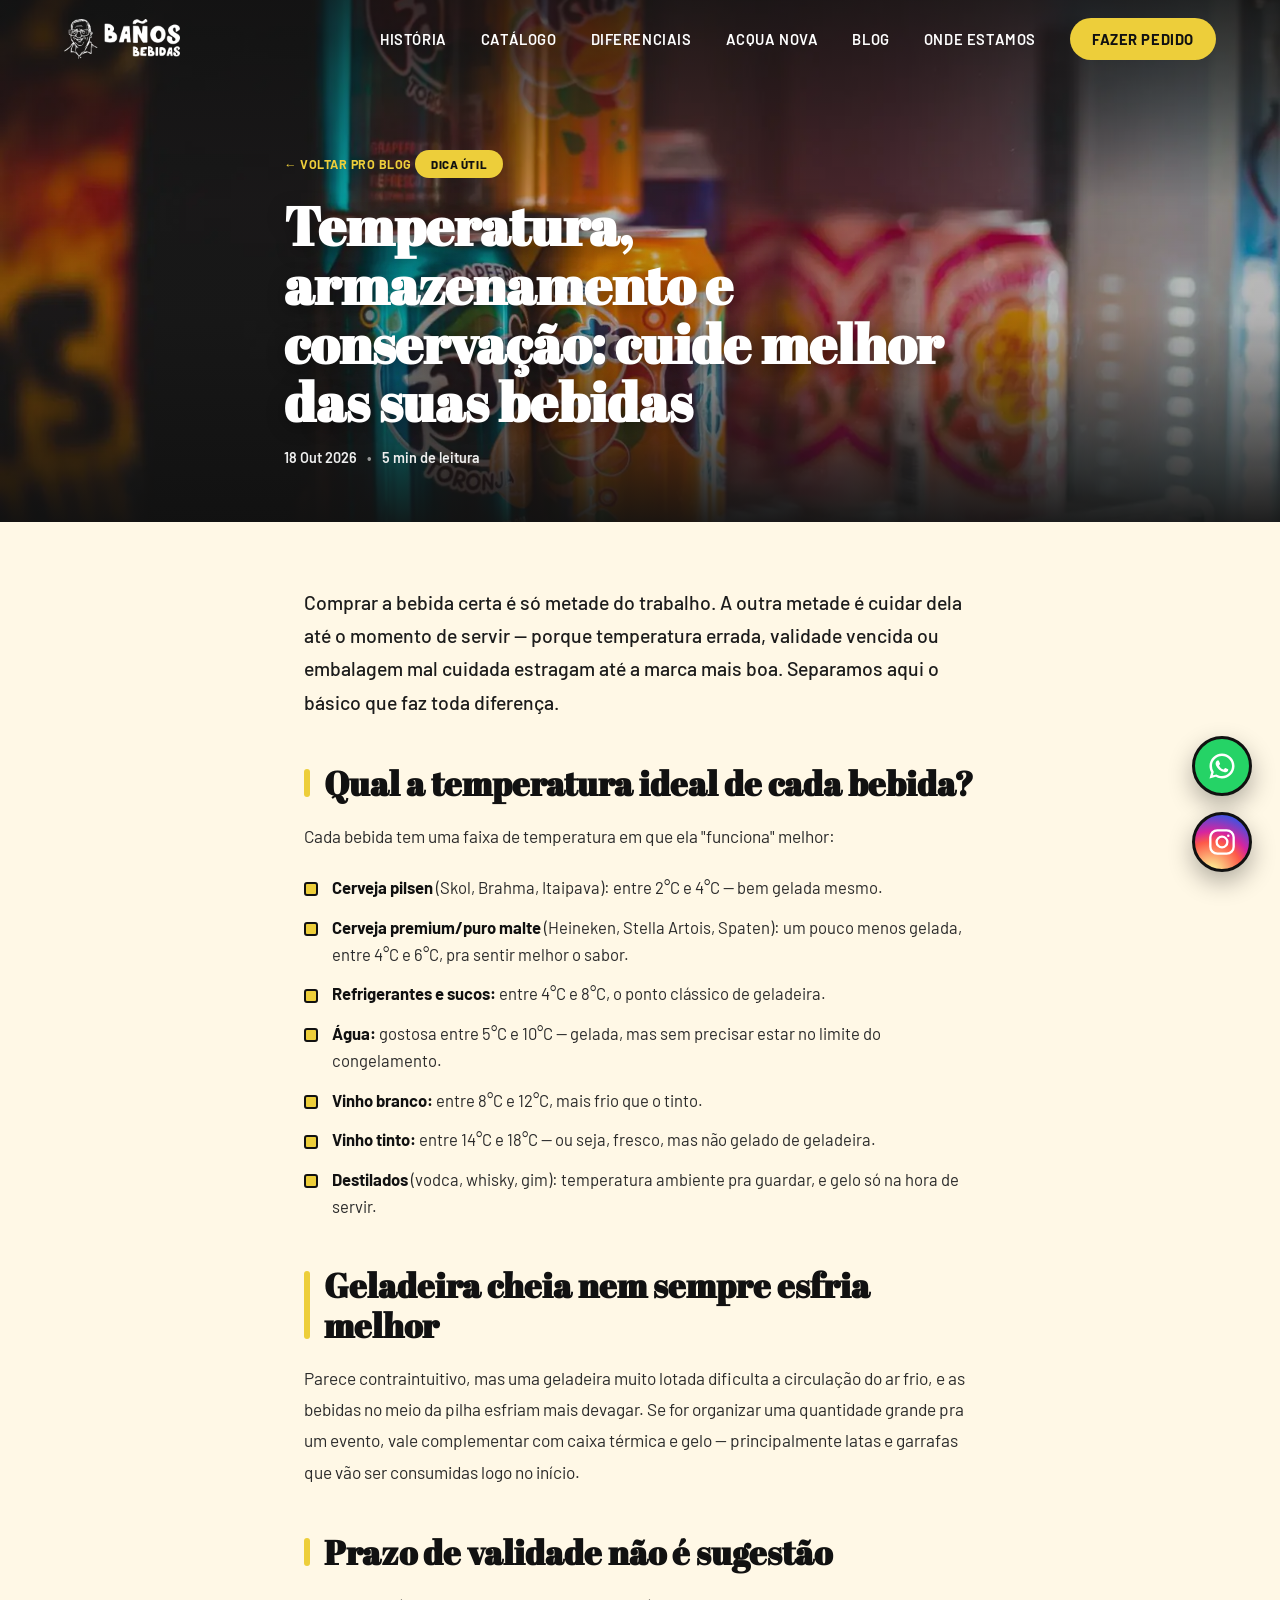
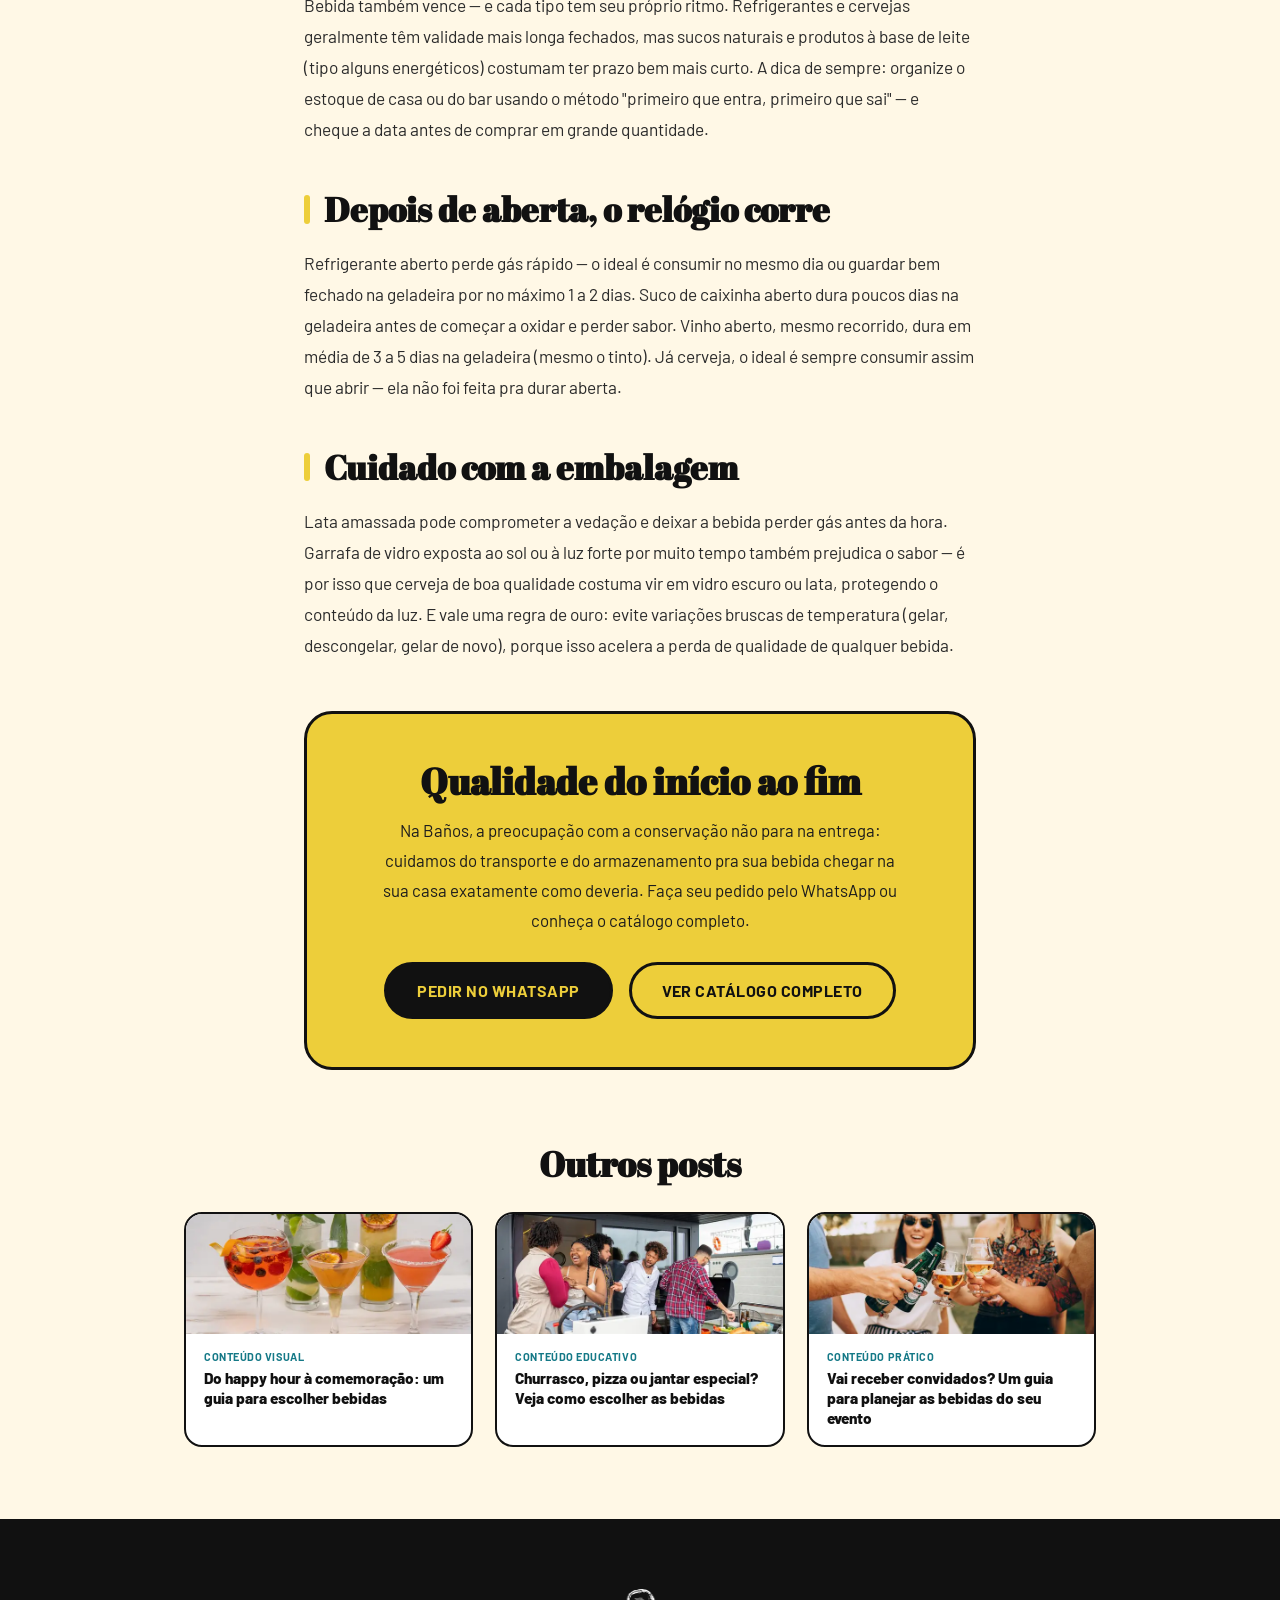
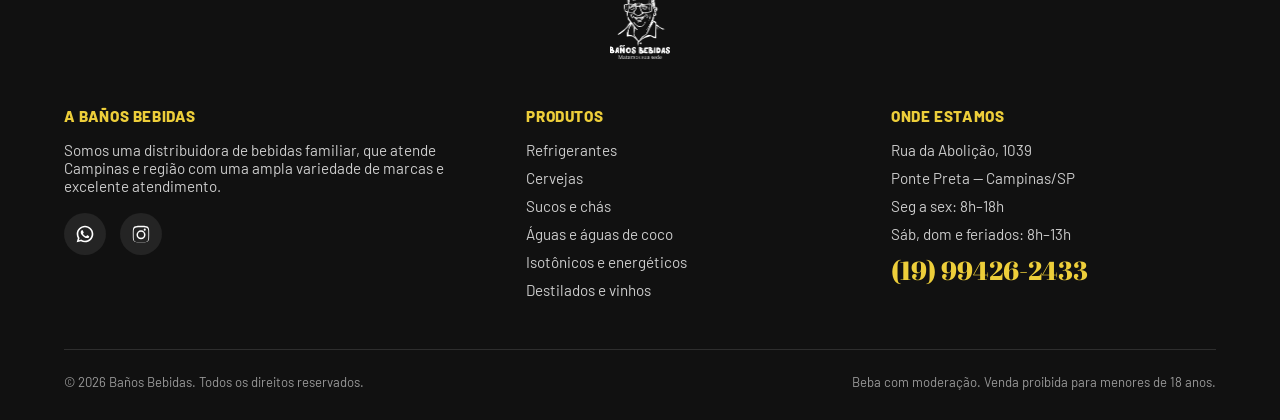
==== commit 29acb320: "Merge branch 'maestro/w11-mvl5prqa'" ====
--- a/blog-conservacao.html
+++ b/blog-conservacao.html
@@ -6,13 +6,116 @@
 <meta name="viewport" content="width=device-width, initial-scale=1, shrink-to-fit=no">
 <meta name="description" content="Temperatura ideal de serviço, prazo de validade, armazenamento depois de aberta e cuidados com lata, vidro e garrafa — um guia simples pra manter a qualidade das suas bebidas.">
 <link rel="icon" type="image/x-icon" href="assets/favicon.ico">
-
-<link rel="preconnect" href="https://fonts.googleapis.com">
-<link rel="preconnect" href="https://fonts.gstatic.com" crossorigin>
-<link href="https://fonts.googleapis.com/css2?family=Abril+Fatface&family=Barlow:ital,wght@0,400;0,500;0,600;0,700;0,800;1,400&display=swap" rel="stylesheet">
-
-<link rel="stylesheet" href="css/style.css?v=1792596829">
-<link rel="stylesheet" href="css/blog-post.css?v=1792431822">
+<link rel="canonical" href="https://www.banosbebidas.com.br/blog-conservacao.html">
+<meta name="robots" content="index, follow, max-image-preview:large">
+<meta name="theme-color" content="#111111">
+<meta name="geo.region" content="BR-SP">
+<meta name="geo.placename" content="Campinas">
+<meta name="geo.position" content="-22.9214609;-47.0490466">
+<meta name="ICBM" content="-22.9214609, -47.0490466">
+<meta property="og:type" content="article">
+<meta property="og:site_name" content="Baños Bebidas">
+<meta property="og:locale" content="pt_BR">
+<meta property="og:title" content="Temperatura, armazenamento e conservação: cuide melhor das suas bebidas — Blog Baños Bebidas">
+<meta property="og:description" content="Temperatura ideal de serviço, prazo de validade, armazenamento depois de aberta e cuidados com lata, vidro e garrafa — um guia simples pra manter a qualidade das suas bebidas.">
+<meta property="og:url" content="https://www.banosbebidas.com.br/blog-conservacao.html">
+<meta property="og:image" content="https://www.banosbebidas.com.br/assets/og-banos-bebidas.jpg">
+<meta property="og:image:width" content="1200">
+<meta property="og:image:height" content="630">
+<meta property="og:image:alt" content="Fachada da Baños Bebidas, distribuidora de bebidas na Rua da Abolição, Ponte Preta, Campinas/SP">
+<meta name="twitter:card" content="summary_large_image">
+<meta name="twitter:title" content="Temperatura, armazenamento e conservação: cuide melhor das suas bebidas — Blog Baños Bebidas">
+<meta name="twitter:description" content="Temperatura ideal de serviço, prazo de validade, armazenamento depois de aberta e cuidados com lata, vidro e garrafa — um guia simples pra manter a qualidade das suas bebidas.">
+<meta name="twitter:image" content="https://www.banosbebidas.com.br/assets/og-banos-bebidas.jpg">
+<link rel="icon" type="image/png" sizes="32x32" href="assets/favicon-32.png">
+<link rel="apple-touch-icon" href="assets/apple-touch-icon.png">
+<meta property="article:published_time" content="2026-10-18T09:00:00-03:00">
+<meta property="article:section" content="Dica Útil">
+<link rel="preload" as="image" href="assets/blog-capa-conservacao.webp" fetchpriority="high">
+<script type="application/ld+json">
+{
+  "@context": "https://schema.org",
+  "@graph": [
+    {
+      "@type": "BreadcrumbList",
+      "itemListElement": [
+        {
+          "@type": "ListItem",
+          "position": 1,
+          "name": "Início",
+          "item": "https://www.banosbebidas.com.br/"
+        },
+        {
+          "@type": "ListItem",
+          "position": 2,
+          "name": "Blog",
+          "item": "https://www.banosbebidas.com.br/#blog"
+        },
+        {
+          "@type": "ListItem",
+          "position": 3,
+          "name": "Temperatura, armazenamento e conservação: cuide melhor das suas bebidas",
+          "item": "https://www.banosbebidas.com.br/blog-conservacao.html"
+        }
+      ]
+    },
+    {
+      "@type": "BlogPosting",
+      "@id": "https://www.banosbebidas.com.br/blog-conservacao.html#post",
+      "mainEntityOfPage": "https://www.banosbebidas.com.br/blog-conservacao.html",
+      "headline": "Temperatura, armazenamento e conservação: cuide melhor das suas bebidas",
+      "description": "Temperatura ideal de serviço, prazo de validade, armazenamento depois de aberta e cuidados com lata, vidro e garrafa — um guia simples pra manter a qualidade das suas bebidas.",
+      "image": [
+        "https://www.banosbebidas.com.br/assets/blog-capa-conservacao.webp"
+      ],
+      "datePublished": "2026-10-18T09:00:00-03:00",
+      "dateModified": "2026-10-18T09:00:00-03:00",
+      "inLanguage": "pt-BR",
+      "articleSection": "Dica Útil",
+      "wordCount": 513,
+      "author": {
+        "@type": "LiquorStore",
+        "@id": "https://www.banosbebidas.com.br/#loja",
+        "name": "Baños Bebidas",
+        "url": "https://www.banosbebidas.com.br/",
+        "logo": "https://www.banosbebidas.com.br/assets/logo-banos-512.png",
+        "telephone": "+55-19-99426-2433",
+        "address": {
+          "@type": "PostalAddress",
+          "streetAddress": "Rua da Abolição, 1039",
+          "addressLocality": "Campinas",
+          "addressRegion": "SP",
+          "postalCode": "13041-445",
+          "addressCountry": "BR"
+        }
+      },
+      "publisher": {
+        "@type": "LiquorStore",
+        "@id": "https://www.banosbebidas.com.br/#loja",
+        "name": "Baños Bebidas",
+        "url": "https://www.banosbebidas.com.br/",
+        "logo": "https://www.banosbebidas.com.br/assets/logo-banos-512.png",
+        "telephone": "+55-19-99426-2433",
+        "address": {
+          "@type": "PostalAddress",
+          "streetAddress": "Rua da Abolição, 1039",
+          "addressLocality": "Campinas",
+          "addressRegion": "SP",
+          "postalCode": "13041-445",
+          "addressCountry": "BR"
+        }
+      }
+    }
+  ]
+}
+</script>
+
+<link rel="preload" href="fonts/abril-fatface-400.woff2" as="font" type="font/woff2" crossorigin>
+<link rel="preload" href="fonts/barlow-400.woff2" as="font" type="font/woff2" crossorigin>
+<link rel="preload" href="fonts/barlow-700.woff2" as="font" type="font/woff2" crossorigin>
+
+<link rel="stylesheet" href="css/style.css?v=1792700001">
+<link rel="stylesheet" href="css/blog-post.css?v=1792700000">
 </head>
 <body>
 
@@ -35,25 +138,26 @@
 <!-- ============ NAV ============ -->
 <header class="navbar" id="navbar">
   <div class="wrap">
-    <a href="index.html" class="nav-logo"><img src="assets/logo-menu-banos.svg" alt="Baños Bebidas"></a>
+    <a href="./" class="nav-logo"><img src="assets/logo-menu-banos.webp" alt="Baños Bebidas" width="116" height="40"></a>
     <nav class="nav-links" id="navLinks">
-      <a href="index.html#historia">História</a>
-      <a href="index.html#catalogo">Catálogo</a>
-      <a href="index.html#diferenciais">Diferenciais</a>
-      <a href="index.html#agua">Acqua Nova</a>
-      <a href="index.html#blog">Blog</a>
-      <a href="index.html#contato">Onde estamos</a>
+      <a href="./#historia">História</a>
+      <a href="./#catalogo">Catálogo</a>
+      <a href="./#diferenciais">Diferenciais</a>
+      <a href="./#agua">Acqua Nova</a>
+      <a href="./#blog">Blog</a>
+      <a href="./#contato">Onde estamos</a>
       <a class="nav-cta" href="https://api.whatsapp.com/send?phone=5519994262433&text=Ol%C3%A1!%20Gostaria%20de%20fazer%20um%20pedido." target="_blank" rel="noopener">Fazer pedido</a>
     </nav>
     <button class="nav-toggle" id="navToggle" aria-label="Abrir menu"><span></span><span></span><span></span></button>
   </div>
 </header>
 
+<main id="conteudo">
 <!-- ============ HERO DO POST ============ -->
-<section class="post-hero" style="background-image:url('assets/blog-capa-conservacao.jpg');">
+<section class="post-hero" style="background-image:url('assets/blog-capa-conservacao.webp');">
   <div class="post-hero-overlay"></div>
   <div class="wrap post-hero-content">
-    <a class="post-back" href="index.html#blog">← Voltar pro blog</a>
+    <a class="post-back" href="./#blog">← Voltar pro blog</a>
     <span class="post-tag">Dica Útil</span>
     <h1>Temperatura, armazenamento e conservação: cuide melhor das suas bebidas</h1>
     <div class="post-meta">
@@ -112,21 +216,21 @@
     <h3>Outros posts</h3>
     <div class="post-related-grid">
       <a class="post-related-card" href="blog-guia-bebidas.html">
-        <img class="post-related-thumb" src="assets/blog-capa-guia-bebidas.jpg" alt="Drinks variados servidos em taças">
+        <img class="post-related-thumb" src="assets/blog-capa-guia-bebidas-640.webp" alt="Drinks variados servidos em taças" width="640" height="427" loading="lazy" decoding="async">
         <div class="post-related-body">
           <span class="post-related-tag">Conteúdo Visual</span>
           <span class="post-related-title">Do happy hour à comemoração: um guia para escolher bebidas</span>
         </div>
       </a>
       <a class="post-related-card" href="blog-harmonizacao.html">
-        <img class="post-related-thumb" src="assets/blog-capa-harmonizacao.jpg" alt="Mesa de churrasco com comida e bebidas">
+        <img class="post-related-thumb" src="assets/blog-capa-harmonizacao-640.webp" alt="Mesa de churrasco com comida e bebidas" width="640" height="427" loading="lazy" decoding="async">
         <div class="post-related-body">
           <span class="post-related-tag">Conteúdo Educativo</span>
           <span class="post-related-title">Churrasco, pizza ou jantar especial? Veja como escolher as bebidas</span>
         </div>
       </a>
       <a class="post-related-card" href="blog-planejar-evento.html">
-        <img class="post-related-thumb" src="assets/blog-capa-evento.jpg" alt="Amigos brindando em confraternização ao ar livre">
+        <img class="post-related-thumb" src="assets/blog-capa-evento-640.webp" alt="Amigos brindando em confraternização ao ar livre" width="640" height="427" loading="lazy" decoding="async">
         <div class="post-related-body">
           <span class="post-related-tag">Conteúdo Prático</span>
           <span class="post-related-title">Vai receber convidados? Um guia para planejar as bebidas do seu evento</span>
@@ -136,13 +240,15 @@
   </div>
 </section>
 
+</main>
+
 <!-- ============ RODAPÉ ============ -->
 <footer class="footer">
   <div class="wrap">
-    <div class="footer-top"><img src="assets/logo-banos.svg" alt="Baños Bebidas"></div>
+    <div class="footer-top"><img src="assets/logo-banos.webp" alt="Baños Bebidas" width="61" height="70" loading="lazy" decoding="async"></div>
     <div class="footer-grid">
       <div class="footer-col">
-        <h4>A Baños Bebidas</h4>
+        <h2>A Baños Bebidas</h2>
         <p>Somos uma distribuidora de bebidas familiar, que atende Campinas e região com uma ampla variedade de marcas e excelente atendimento.</p>
         <div class="footer-social">
           <a href="https://api.whatsapp.com/send?phone=5519994262433&text=Ol%C3%A1!%20Gostaria%20de%20fazer%20um%20pedido." target="_blank" rel="noopener" aria-label="WhatsApp">
@@ -154,7 +260,7 @@
         </div>
       </div>
       <div class="footer-col">
-        <h4>Produtos</h4>
+        <h2>Produtos</h2>
         <ul>
           <li>Refrigerantes</li>
           <li>Cervejas</li>
@@ -165,7 +271,7 @@
         </ul>
       </div>
       <div class="footer-col">
-        <h4>Onde estamos</h4>
+        <h2>Onde estamos</h2>
         <ul>
           <li>Rua da Abolição, 1039</li>
           <li>Ponte Preta — Campinas/SP</li>
@@ -182,6 +288,6 @@
   </div>
 </footer>
 
-<script src="js/main.js?v=1792596829"></script>
+<script defer src="js/main.js?v=1792700001"></script>
 </body>
 </html>
--- a/css/style.css
+++ b/css/style.css
@@ -2,6 +2,17 @@
    BAÑOS BEBIDAS — Protótipo A — "POP GELADO"
    Bold, gráfico, cheio de energia. Amarelo + preto + branco.
    ============================================================ */
+
+/* fontes servidas do próprio site (antes vinham do Google Fonts, que
+   bloqueava a renderização com 2 conexões extras). Só o subset latin,
+   que cobre todo o português. */
+@font-face{font-family:'Abril Fatface';font-style:normal;font-weight:400;font-display:swap;src:url('../fonts/abril-fatface-400.woff2') format('woff2');}
+@font-face{font-family:'Barlow';font-style:normal;font-weight:400;font-display:swap;src:url('../fonts/barlow-400.woff2') format('woff2');}
+@font-face{font-family:'Barlow';font-style:italic;font-weight:400;font-display:swap;src:url('../fonts/barlow-400-italic.woff2') format('woff2');}
+@font-face{font-family:'Barlow';font-style:normal;font-weight:500;font-display:swap;src:url('../fonts/barlow-500.woff2') format('woff2');}
+@font-face{font-family:'Barlow';font-style:normal;font-weight:600;font-display:swap;src:url('../fonts/barlow-600.woff2') format('woff2');}
+@font-face{font-family:'Barlow';font-style:normal;font-weight:700;font-display:swap;src:url('../fonts/barlow-700.woff2') format('woff2');}
+@font-face{font-family:'Barlow';font-style:normal;font-weight:800;font-display:swap;src:url('../fonts/barlow-800.woff2') format('woff2');}
 
 :root{
   --yellow:#EDCE3A;
@@ -81,7 +92,7 @@
 }
 .navbar .wrap{display:flex;align-items:center;justify-content:space-between;}
 .navbar.scrolled{background:rgba(17,17,17,.92);backdrop-filter:blur(8px);padding:10px 0;box-shadow:0 6px 24px rgba(0,0,0,.25);}
-.nav-logo img{height:40px;filter:brightness(0) invert(1);}
+.nav-logo img{height:40px;width:auto;filter:brightness(0) invert(1);}
 .nav-links{display:flex;gap:34px;align-items:center;}
 .nav-links a{
   font-weight:600;font-size:.92rem;text-transform:uppercase;letter-spacing:.04em;
@@ -146,6 +157,14 @@
   margin:18px 0 22px;
 }
 .hero-title span{display:block;}
+/* o eyebrow "Distribuidora de bebidas em Campinas/SP" fica DENTRO do h1
+   (SEO local) mas com a mesma cara de antes, quando era um span solto
+   acima do título: mesma altura de linha e o mesmo respiro de 18px */
+.hero-title .eyebrow{line-height:19px;margin:0 0 18px;}
+.hero-title{margin-top:0;}
+/* "em" é um caractere a mais que o antigo "·": no celular o espaçamento
+   cai um pouco para continuar cabendo em uma linha só, como antes */
+@media (max-width:480px){.hero-title .eyebrow{letter-spacing:.12em;}}
 .hero-title .stroke{
   -webkit-text-stroke:3px var(--yellow);color:transparent;
 }
@@ -177,7 +196,7 @@
   position:relative;z-index:2;width:min(440px,92%);
   animation:heroFloat 6s ease-in-out infinite;
 }
-.hero-caricatura{display:block;width:100%;filter:drop-shadow(0 20px 30px rgba(0,0,0,.35));}
+.hero-caricatura{display:block;width:100%;height:auto;filter:drop-shadow(0 20px 30px rgba(0,0,0,.35));}
 @keyframes heroFloat{
   0%,100%{transform:translateY(0) rotate(-1deg);}
   50%{transform:translateY(-16px) rotate(1deg);}
@@ -255,7 +274,7 @@
   display:flex;flex-direction:column;align-items:center;justify-content:center;
   text-align:center;transform:rotate(-8deg);box-shadow:0 10px 24px rgba(0,0,0,.25), 0 0 0 4px var(--black);
 }
-.badge-stamp img{width:48px;margin-bottom:3px;filter:none;}
+.badge-stamp img{width:48px;height:auto;margin-bottom:3px;filter:none;}
 .badge-stamp small{font-size:.5rem;font-weight:700;text-transform:uppercase;letter-spacing:.03em;line-height:1.1;}
 
 /* Desktop: cada bloco de texto ocupa um "slot" de 100vh, centralizado
@@ -332,7 +351,7 @@
 .brand-card:hover{
   transform:translateY(-4px) scale(1.05);
 }
-.brand-card img{max-height:84px;max-width:100%;object-fit:contain;mix-blend-mode:multiply;}
+.brand-card img{width:auto;height:auto;max-height:84px;max-width:100%;object-fit:contain;mix-blend-mode:multiply;}
 
 .catalogo-cta{text-align:center;margin-top:40px;}
 
@@ -350,7 +369,7 @@
    ============================================================ */
 .numeros{
   position:relative;padding:85px 0;color:var(--white);
-  background:linear-gradient(160deg, rgba(17,17,17,.88), rgba(17,17,17,.72)), url('../assets/fachada-numeros.jpg') center/cover no-repeat;
+  background:linear-gradient(160deg, rgba(17,17,17,.88), rgba(17,17,17,.72)), url('../assets/fachada-numeros.webp') center/cover no-repeat;
 }
 .numeros::before{
   content:'';position:absolute;inset:0;
@@ -488,10 +507,34 @@
   padding:120px 0;position:relative;overflow:hidden;
 }
 .agua-media{position:absolute;inset:0;z-index:0;}
-.agua-video{
+.agua-video,
+.agua-poster{
   position:absolute;inset:0;width:100%;height:100%;object-fit:cover;
   filter:saturate(1.15) brightness(.82) contrast(1.05);
 }
+/* o vídeo (670 KB) só é criado e baixado quando a pessoa clica no play;
+   até lá aparece o poster (um frame do próprio vídeo, ~19 KB) */
+.agua-video{opacity:0;transition:opacity .5s ease;}
+.agua-video.is-playing{opacity:1;}
+.agua-play{
+  position:absolute;z-index:3;right:12%;top:50%;transform:translateY(-50%);
+  display:inline-flex;align-items:center;gap:12px;
+  background:var(--yellow);color:var(--black);border:3px solid var(--black);border-radius:999px;
+  padding:12px 22px 12px 12px;cursor:pointer;
+  font-family:var(--font-body);font-weight:700;font-size:.85rem;text-transform:uppercase;letter-spacing:.04em;
+  box-shadow:6px 8px 0 rgba(0,0,0,.45);
+  transition:transform .25s cubic-bezier(.34,1.56,.64,1), box-shadow .25s;
+}
+.agua-play:hover{transform:translateY(-50%) scale(1.05);}
+.agua-play:focus-visible{outline:3px solid var(--white);outline-offset:4px;}
+.agua-play-icon{
+  width:40px;height:40px;border-radius:50%;background:var(--black);
+  display:flex;align-items:center;justify-content:center;flex:0 0 auto;
+}
+.agua-play-icon svg{width:16px;height:16px;fill:var(--yellow);}
+.agua-play .ic-pause{display:none;}
+.agua-play.is-playing .ic-play{display:none;}
+.agua-play.is-playing .ic-pause{display:block;}
 .agua-overlay{
   position:absolute;inset:0;
   background:
@@ -524,6 +567,9 @@
   .agua{min-height:72vh;padding:90px 0;}
   .agua-copy{max-width:100%;text-align:center;margin:0 auto;}
   .agua-ph{margin-left:auto;margin-right:auto;}
+  .agua{padding-bottom:130px;}
+  .agua-play{right:auto;left:50%;top:auto;bottom:34px;transform:translateX(-50%);}
+  .agua-play:hover{transform:translateX(-50%) scale(1.05);}
 }
 
 /* ============================================================
@@ -616,9 +662,9 @@
    ============================================================ */
 .footer{background:var(--black);color:var(--white);padding:70px 0 30px;}
 .footer-top{display:flex;justify-content:center;margin-bottom:50px;}
-.footer-top img{height:70px;filter:brightness(0) invert(1);}
+.footer-top img{height:70px;width:auto;filter:brightness(0) invert(1);}
 .footer-grid{display:grid;grid-template-columns:1.3fr 1fr 1fr;gap:40px;padding-bottom:40px;border-bottom:1px solid rgba(255,255,255,.12);}
-.footer-col h4{font-family:var(--font-body);font-weight:800;text-transform:uppercase;letter-spacing:.04em;font-size:.95rem;color:var(--yellow);margin-bottom:16px;}
+.footer-col h2{font-family:var(--font-body);font-weight:800;text-transform:uppercase;letter-spacing:.04em;font-size:.95rem;color:var(--yellow);margin-bottom:16px;}
 .footer-col p{color:#ccc;font-size:.95rem;}
 .footer-col ul li{margin-bottom:10px;color:#ccc;font-size:.95rem;}
 .footer-col ul li a:hover{color:var(--yellow);}
@@ -739,7 +785,7 @@
   transition:transform .2s, box-shadow .2s, border-color .2s;
 }
 .cat-item:hover{transform:translateY(-5px);box-shadow:6px 8px 0 var(--black);border-color:var(--black);}
-.cat-item img{height:70px;object-fit:contain;mix-blend-mode:multiply;}
+.cat-item img{height:70px;width:auto;object-fit:contain;mix-blend-mode:multiply;}
 .cat-item span{font-size:.8rem;font-weight:600;text-align:center;color:#333;}
 
 .cat-cta{
